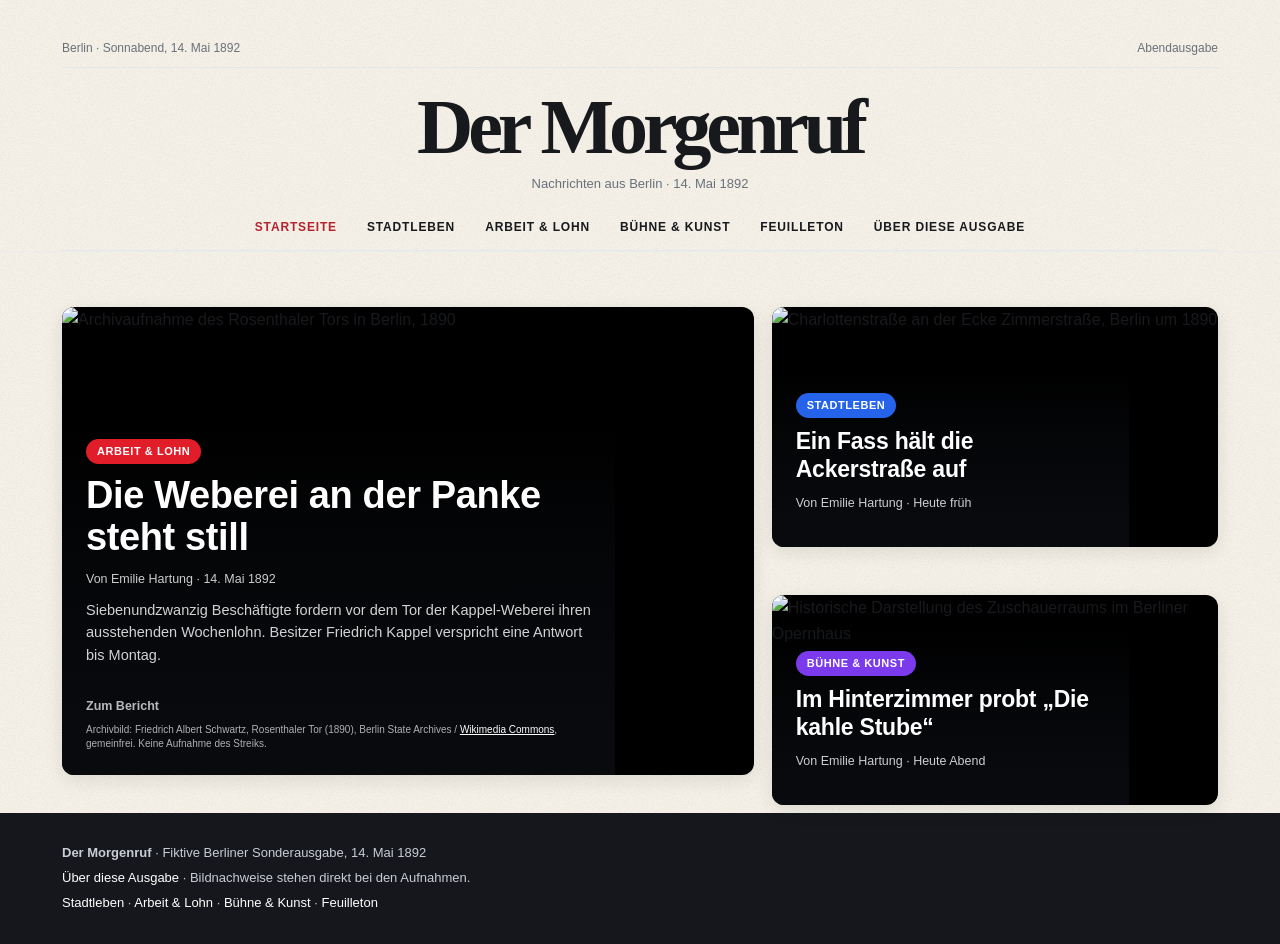
==== index.html @ 2d0aafe5 "Publish Der Morgenruf website Co-authored-by: Copilot <223556219+Copilot@users.noreply.github.com>" ====
<!doctype html>
<html lang="de">
<head>
  <meta charset="utf-8">
  <meta name="viewport" content="width=device-width, initial-scale=1">
  <meta name="description" content="Der Morgenruf: Nachrichten aus Berlin am 14. Mai 1892.">
  <meta name="theme-color" content="#ffffff">
  <title>Der Morgenruf — Nachrichten aus Berlin</title>
  <link rel="stylesheet" href="html/assets/css/vendor/bootstrap.min.css">
  <link rel="stylesheet" href="html/assets/fonts/font-awesome/font-awesome.min.css">
  <link rel="stylesheet" href="html/assets/css/style.css">
  <link rel="stylesheet" href="html/assets/css/technews-bs5.css">
  <link rel="stylesheet" href="html/assets/css/technews-modern.css">
  <link rel="stylesheet" href="news-layout.css">
</head>
<body>
  <header class="header_section_wrapper">
    <div class="container">
      <div class="news-topline"><span>Berlin · Sonnabend, 14. Mai 1892</span><span>Abendausgabe</span></div>
      <div class="news-masthead">
        <div>
          <a class="news-brand" href="index.html">Der Morgenruf</a>
          <p class="news-tagline">Nachrichten aus Berlin · 14. Mai 1892</p>
        </div>
      </div>
      <nav class="news-nav" aria-label="Hauptnavigation">
        <a href="index.html" aria-current="page">Startseite</a>
        <a href="stadtleben.html">Stadtleben</a>
        <a href="soziale-frage.html">Arbeit &amp; Lohn</a>
        <a href="theater-kunst.html">Bühne &amp; Kunst</a>
        <a href="feuilleton.html">Feuilleton</a>
        <a href="about.html">Über diese Ausgabe</a>
      </nav>
    </div>
  </header>

  <main>
    <section class="feature_news_section" aria-label="Schlagzeilen">
      <div class="container">
        <div class="row">
          <div class="col-md-7">
            <article class="feature_article_wrapper">
              <div class="feature_article_img">
                <a class="feature-image-link" href="soziale-frage.html" aria-label="Zum Artikel: Die Weberei an der Panke steht still">
                  <img class="img-fluid" src="https://thumb.wikimedia.org/wikipedia/commons/thumb/a/a7/Platz_am_Rosenthaler_Tor%2C_Berlin_1890.jpg/1280px-Platz_am_Rosenthaler_Tor%2C_Berlin_1890.jpg" alt="Archivaufnahme des Rosenthaler Tors in Berlin, 1890" width="4497" height="2837" fetchpriority="high">
                </a>
              </div>
              <div class="feature_article_inner">
                <span class="tag_lg red"><a href="soziale-frage.html">Arbeit &amp; Lohn</a></span>
                <div class="feature_article_title"><h1><a href="soziale-frage.html">Die Weberei an der Panke steht still</a></h1></div>
                <div class="feature_article_date">Von Emilie Hartung · 14. Mai 1892</div>
                <div class="feature_article_content">Siebenundzwanzig Beschäftigte fordern vor dem Tor der Kappel-Weberei ihren ausstehenden Wochenlohn. Besitzer Friedrich Kappel verspricht eine Antwort bis Montag.</div>
                <div class="article_social"><span><a href="soziale-frage.html">Zum Bericht</a></span></div>
                <p class="news-image-credit">Archivbild: Friedrich Albert Schwartz, Rosenthaler Tor (1890), Berlin State Archives / <a href="https://commons.wikimedia.org/wiki/File:Platz_am_Rosenthaler_Tor,_Berlin_1890.jpg">Wikimedia Commons</a>, gemeinfrei. Keine Aufnahme des Streiks.</p>
              </div>
            </article>
          </div>
          <div class="col-md-5">
            <article class="feature_static_wrapper">
              <div class="feature_article_img">
                <a class="feature-image-link" href="stadtleben.html" aria-label="Zum Artikel: Ein Fass hält die Ackerstraße auf">
                  <img class="img-fluid" src="https://thumb.wikimedia.org/wikipedia/commons/thumb/e/e6/Charlottenstra%C3%9Fe%2C_Berlin_1890.jpg/1280px-Charlottenstra%C3%9Fe%2C_Berlin_1890.jpg" alt="Charlottenstraße an der Ecke Zimmerstraße, Berlin um 1890" width="4492" height="2922" loading="lazy">
                </a>
              </div>
              <div class="feature_article_inner">
                <span class="tag_lg blue"><a href="stadtleben.html">Stadtleben</a></span>
                <div class="feature_article_title"><h1><a href="stadtleben.html">Ein Fass hält die Ackerstraße auf</a></h1></div>
                <div class="feature_article_date">Von Emilie Hartung · Heute früh</div>
                <div class="feature_article_content">Ein Lehrjunge, eine Näherin und ein Schlosser lösen gemeinsam ein kleines Straßenchaos.</div>
              </div>
            </article>
          </div>
          <div class="col-md-5">
            <article class="feature_static_last_wrapper">
              <div class="feature_article_img">
                <a class="feature-image-link" href="theater-kunst.html" aria-label="Zum Artikel: Im Hinterzimmer probt Die kahle Stube">
                  <img class="img-fluid" src="https://thumb.wikimedia.org/wikipedia/commons/thumb/8/8e/Berlin_Opernhaus_1844_Zuschauerraum.jpg/960px-Berlin_Opernhaus_1844_Zuschauerraum.jpg" alt="Historische Darstellung des Zuschauerraums im Berliner Opernhaus" width="3434" height="2932" loading="lazy">
                </a>
              </div>
              <div class="feature_article_inner">
                <span class="tag_lg purple"><a href="theater-kunst.html">Bühne &amp; Kunst</a></span>
                <div class="feature_article_title"><h1><a href="theater-kunst.html">Im Hinterzimmer probt „Die kahle Stube“</a></h1></div>
                <div class="feature_article_date">Von Emilie Hartung · Heute Abend</div>
                <div class="feature_article_content">Johanna Rabe verlangt, dass die Näherin im neuen Stück ihren eigenen Schluss sprechen darf.</div>
              </div>
            </article>
          </div>
        </div>
      </div>
    </section>
  </main>

  <footer class="site-footer">
    <div class="container">
      <p><strong>Der Morgenruf</strong> · Fiktive Berliner Sonderausgabe, 14. Mai 1892</p>
      <p><a href="about.html">Über diese Ausgabe</a> · Bildnachweise stehen direkt bei den Aufnahmen.</p>
      <p><a href="stadtleben.html">Stadtleben</a> · <a href="soziale-frage.html">Arbeit &amp; Lohn</a> · <a href="theater-kunst.html">Bühne &amp; Kunst</a> · <a href="feuilleton.html">Feuilleton</a></p>
    </div>
  </footer>
</body>
</html>
---- html/assets/css/style.css ----
/*
/*
Template Name: Tech News
Description: HTML5 / CSS3 One Page
Version: 1.0
Author: uiCookies.com
*/


/*------------------------------------------------------------------
[Table of contents]

1. Header
    - left
           - date
           - year
        - middle
       - logo	
        - right
           - share
           - language dropdown


           

    font-family: 'PT Serif', serif;

    font-family: 'Bangers', cursive;

    font-family: 'Vidaloka', serif;

    font-family: 'Limelight', cursive;


           
# [Color codes]

# Body  (text): #888
# Heading Color #0E1555
# Theme Color (link color) #FD367E
# Mid grey (sub header) #666666
# -------------------------------------------------------------------*/

body {
    font-family: 'Roboto', serif;
    font-size: 13px;
    line-height: 21px;
    color: #7d7d7d;
    background: #ffffff;
}


/* --------------------------------------
 * Global Typography
 *------------------------------------------*/

h1,
h2,
h3,
h4,
h5,
h6 {
    font-family: 'Roboto', serif;
    color: #000;
    margin-top: 10px;
    margin-bottom: 10px;
}

h1 {
    font-size: 1.7em;
    line-height: 1.3em;
    font-weight: 500;
}

h2 {
    font-size: 20px;
    line-height: 26px;
    font-weight: 700;
}

h3 {
    font-size: 14px;
    line-height: 18px;
    font-weight: 500;
}

h4 {
    font-size: 1.7em;
    line-height: 1.7em;
    font-weight: 500;
}

h5 {
    font-size: 20px;
    line-height: 25px;
    font-weight: 400;
}

h6 {
    font-size: 15px;
    line-height: 17px;
    font-weight: normal;
}


/* --------------------------------------
 * LINK STYLE
 *------------------------------------------*/

a {
    color              : #010101;
    text-decoration    : none;
    -webkit-transition : all 0.3s ease 0s;
    -moz-transition    : all 0.3s ease 0s;
    -o-transition      : all 0.3s ease 0s;
    transition         : all 0.3s ease 0s;
}

a,
a:active,
a:focus,
a:active {
    text-decoration : none;
    outline         : none
}

a:hover,
a:focus {
    color: #58c4dc;
    text-decoration: none;
}

ul {
    margin: 0;
    padding: 0;
    list-style: none;
}


/* --------------------
   Section Background
   -------------------*/

.gray-bg {
    background-color: #f0f1f3;
    padding: 80px 0;
}

.white-bg {
    background-color: #fff;
}


/* --------------------
 *  main Wrapper
 * -------------------*/

.m16 {
    margin-top: 16px;
}

.m30 {
    margin-top: 30px;
}

section {
    margin-top: 30px;
}

.subscribe_section{
    padding: 30px;
}
/* --------------------
   Breadcrumb Section
   -------------------*/

.breadcrumb{
    background-color: #fff;
    text-transform: uppercase;
}
.breadcrumb > li a{
    color: #ccc;
}
.breadcrumb > li + li:before{
    content: "\00BB";
    font-size: 18px;   
}
.breadcrumb > .active{
    color: #ccc;
}

/* --------------------
   Header Section
   -------------------*/

.header_section_wrapper{
    margin: 0 !important;
    padding-top: 30px;
}

.header-section .logo {
    text-align: center;
    margin: 0 auto;
}

.header-section .left_section {
    text-transform: uppercase;
    font-size: 12px;
    letter-spacing: 0.8px;
}

.header-section .date {
    border-bottom: 1px solid #000;
    padding-bottom: 15px;
}

.header-section .time {
    border-bottom: 1px solid #f4f4f4;
    padding-bottom: 15px;
}

.header-section .social {
    margin-top: 20px;
}

.header-section .social i {
    width: 35px;
    height: 35px;
    line-height: 35px;
    cursor: pointer;
}
.header-section .social i::first-child{
    color: #eee;
}

.right_section .nav {
    float: right;
}

.right_section .lang i {
    margin-left: 5px;
}

.right_section .btn {
    border: none;
    text-transform: uppercase;
    font-size: 12px;
    padding: 3px 10px 15px;
}

.right_section .navbar-nav > li:first-child a:after {
    content: " /";
    margin-left: 5px;
}

.right_section .navbar-nav > li:last-child {
    border-bottom: 1px solid #000;
}

.right_section .navbar-nav > li > a {
    padding: 0 6px 15px;
    text-transform: uppercase;
    letter-spacing: 0.8px;
    color: #7d7d7d;
    font-size: 12px;
    border-bottom: 1px solid #eee;
}

.right_section .nav-cta {
    float: right;
    top: 45px;
    left: 171px;
    position: relative;
    -webkit-transition: all .3s ease-in-out;
    -moz-transition: all .3s ease-in-out;
    transition: all .3s ease-in-out;
    border-bottom: 1px solid #eee;
}

.right_section .nav-cta > li > a {
    display: inline-block;
    color: #333;
    width: 20px;
    height: 34px;
    line-height: 34px;
    text-align: center;
}

.right_section .dropdown-menu {
    left: auto;
    right: 0;
}

.right_section .head-search {
    width: 370px;
}

.right_section .head-search {
    padding: 8px;
}

.right_section .form-control {
    height: 40px;
}

.head-search .btn {
    padding: 11px 20px;
}

.right_section .navbar-nav > li > a:hover,
.right_section .btn:hover {
    color: #3a71b4;
    background-color: #fff;
}

.right_section .lang .dropdown-menu {
    padding: 2px 0;
    margin: 18px 0 0;
    min-width: 50%;
}

.search-menu .search-button {
    margin-top: 10px;
    padding-bottom: 5px;
    color: #000;
    float: right;
    border-bottom: 1px solid #a1a1a1;
}

.search-menu .form-group {
    margin-bottom: 0;
}

.search-menu .input-group .form-control {
    width: 90%;
}

@media screen and (max-width: 768px) {
    .header-section {
        text-align: center;
    }
    .header-section .logo {
        margin-top: 30px;
    }
    .right-menu .navbar-nav li {
        float: left;
        margin: 0 auto;
    }
    .header-section .right_section {
        display: inline-flex;
        position: relative;
        text-align: center;
        margin: 0 auto;
    }
    .header-section .top_menu {
        float: none;
    }
    .header-section .top_menu li {
        float: left;
    }
    .overlay.active {
        background-color: rgba(34, 62, 125, 0.91) !important;
    }
    .header-section .btn {
        margin-top: 19px;
        height: 42px;
    }
    .right-menu .nav {
        float: left;
        margin-top: 20px;
    }
}


/*-----------------------------
 NAVIGATION STYLE
--------------------------------*/


/*Navigation*/

.navigation-section i {
    margin-left: 5px;
}

.navigation-section .navbar-default {
    border-top: 1px solid #000;
    border-bottom: 2px solid #000;
    margin-top: 50px;
    background: transparent;
    border-radius: 0;
}

@media screen and (max-width: 768px) {
    .navbar-collapse.collapse {
        display: none !important;
    }
    .navigation-section .navbar-default {
        border: none;
        margin: 0;
        display: inline;
        padding: 0;
    }
}

@media (min-width: 768px) {
    .navigation-section .navbar-nav {
        margin: 0 18%;
    }
    .navbar-default {
        background-color: #fff;
        padding: 5px 0;
        border-color: transparent;
        -webkit-transition: all .5s ease-in-out;
        -moz-transition: all .5s ease-in-out;
        transition: all .5s ease-in-out;
    }
    .navbar-right .dropdown-menu {
        right: auto;
    }
}

.navbar-default {
    margin-bottom: 0;
}

.navbar-brand {
    padding-top: 0;
    padding-bottom: 0;
    height: 40px;
}

.navbar-default .navbar-nav > li {
    margin-right: 17px;
}

.navbar-default .navbar-nav > li:last-child {
    margin-right: 0px;
}

.navbar-default .navbar-nav > li > a {
    color: #000;
    padding: 8px 17px;
    text-transform: uppercase;
    font-weight: bold;
}

.navbar-default .navbar-nav > .active > a,
.navbar-default .navbar-nav > .active > a:focus,
.navbar-default .navbar-nav > .active > a:hover {
    background-color: transparent;
}

.navbar-default .navbar-nav > li > a:focus,
.navbar-default .navbar-nav > li > a:hover {
    color: #000;
}


/*Dropdown Menu*/

.dropdown-menu {
    display: inherit;
    top: 80% !important;
    padding: 0;
    font-size: 13px;
    opacity: 0;
    visibility: hidden;
    border-radius: 0;
    box-shadow: 0px 0px 0px #fff;
    -webkit-transition: all 0.3s ease 0s;
    -moz-transition: all 0.3s ease 0s;
    -o-transition: all 0.3s ease 0s;
    transition: all 0.3s ease 0s;
    -webkit-transform: translateY(50px);
    -moz-transform: translateY(50px);
    transform: translateY(50px);
}

.dropdown:hover .dropdown-menu {
    display: block;
    margin-top: 28px !important;
    opacity: 1;
    visibility: visible;
    -webkit-transform: translateY(0);
    -moz-transform: translateY(0);
    transform: translateY(0);
}

.dropdown-menu::before {
    top: -30px;
    content: "";
    position: absolute;
    width: 100%;
    height: 30px;
    display: block;
}

.dropdown-header {
    font-size: 13px;
    line-height: 30px;
    font-weight: 800;
    color: #000;
    text-transform: uppercase;
}

.navigation-section .dropdown-menu li a {
    display: block;
    font-size: 13px;
    line-height: 30px;
    color: #000;
    padding: 3px 20px;
}

.dropdown-menu li a:hover {
    color: #31aae2;
    background-color: #f5f5f5;
    padding-left: 25px;
}

.dropdown-menu > .active > a,
.dropdown-menu > .active > a:focus,
.dropdown-menu > .active > a:hover {
    color: #31aae2;
    background-color: #f5f5f5;
    padding-left: 25px;
}

.navbar-default .navbar-nav > .open > a,
.navbar-default .navbar-nav > .open > a:focus,
.navbar-default .navbar-nav > .open > a:hover {
    color: #000000;
    background-color: transparent;
}


/*Mega Menu*/

.m-menu .nav,
.m-menu .collapse,
.m-menu .dropup,
.m-menu .dropdown {
    position: static;
}

.m-menu .container {
    position: relative;
}

.m-menu .dropdown-menu {
    left: auto;
}

.m-menu .m-menu-content {}

.m-menu .dropdown.m-menu-fw .dropdown-menu {
    left: 0;
    right: 30px;
}

.m-menu-content ul {
    border-right: 1px solid #f5f5f5;
    padding: 20px;
}

.m-menu-content ul:last-of-type {
    border-right: 0;
}

@media (max-width: 768px) {
    .navbar-toggle {
        display: block;
    }
}

.navigation-section .navbar-header {
    position: absolute;
    bottom: 285px;
    left: 0px;
    background: #333;
}

.navbar-toggle {
    margin: 0;
    border: 0;
    border-radius: 0;
}

.navbar-default .navbar-toggle:focus,
.navbar-default .navbar-toggle:hover {
    background-color: transparent;
}

.navbar-toggle .icon-bar {
    width: 14px;
    height: 3px;
}

.navbar-default .navbar-toggle .icon-bar {
    background-color: #ffffff;
}

.navbar-toggle .icon-bar + .icon-bar {
    margin-top: 2px;
}


/*uc-mobile-menu*/

.uc-mobile-menu {}

.uc-mobile-menu-container > div {
    visibility: hidden;
}

#menu {
    margin: 50px 40px;
}

#menu > li {
    text-transform: uppercase;
}

#menu > li:last-child {
    border-bottom: 0;
}

#menu > li ul li {
    margin-left: 0;
    color: #999999;
}

#menu li a {
    display: block;
    text-decoration: none;
    color: #777777;
    padding: 10px 0;
    font-size: 16px;
    border-bottom: 1px dotted #444;
}

#menu li a:hover,
#menu li.active a {
    color: #ffffff;
}


/*Mobile Menu Close*/

.uc-mobile-menu .close {
    position: absolute;
    right: 0;
    top: 0;
    color: #ffffff;
    text-shadow: none;
    filter: alpha(opacity=50);
    opacity: .5;
    width: 44px;
    height: 44px;
    -webkit-transition: all 0.3s ease 0s;
    -moz-transition: all 0.3s ease 0s;
    -o-transition: all 0.3s ease 0s;
    transition: all 0.3s ease 0s;
}

.uc-mobile-menu .close:hover {
    opacity: 1;
}


/* ---------------------------------------------- /*
 * Rating style
/* ---------------------------------------------- */

.rating {
    font-size: 12px;
    margin-top: 1px;
}

.rating i {
    display: inline-block;
    position: relative;
    width: 1.1em;
    color: transparent;
    cursor: pointer;
    color: #ffd62c;
}


/* ---------------------------------------------- /*
 * Feature Tech News
/* ---------------------------------------------- */

.feature_static_last_wrapper {
    margin-top: 30px;
}

.feature_article_inner {
    background: #fff;
    position: absolute;
    bottom: 0;
    padding: 15px 30px;
    left: 10%;
    width: 80%;
}

.feature_article_content {
    margin-top: 10px;
    font-size: 15px;
}

.feature_article_date {
    margin-top: 10px;
}
.article_wrapper{
    margin-bottom: 30px;   
}

@media screen and (max-width: 768px) {
    .feature_article_title h1 {
        font-size: 15px;
        line-height: 18px;
    }
    .feature_article_date,
    .feature_article_content {
        font-size: 10px;
        line-height: 13px;
    }
    .feature_article_date {
        margin-top: 5px;
    }
    .feature_news_section .feature_news_item {
        margin-bottom: 30px;
    }
    .feature_news_section .feature_article_body {
        width: 85%;
    }
    .feature_article_inner {
        padding: 0 20px 5px;
    }
    .feature_article_wrapper {
        margin-bottom: 30px;
    }
}


/* ---------------------------------------------- /*
 * Owl Carousel Slider for Blog
/* ---------------------------------------------- */

#feature-news-carousel .item img {
    display: block;
    width: 100%;
    height: auto;
}
.right_category_image{
    margin-left: -30px;
}
.carousel-control.left,
.carousel-control.right {
    background-image: none;
}

.carousel-control .fa-chevron-left,
.carousel-control .fa-chevron-right,
.carousel-control .icon-prev {
    margin-left: -10px;
}

.carousel-control .fa-chevron-left,
.carousel-control .fa-chevron-right,
.carousel-control .icon-next,
.carousel-control .icon-prev {
    width           : 30px;
    height          : 30px;
    font-size       : 30px;
}

.carousel-control .fa-chevron-left,
.carousel-control .icon-prev {
    left            : 50%;
    margin-left     : -10px;
}

.carousel-control .fa-chevron-left,
.carousel-control .fa-chevron-right,
.carousel-control .icon-next,
.carousel-control .icon-prev {
    position        : absolute;
    top             : 50%;
    z-index         : 5;
    display         : inline-block;
    margin-top      : -10px;
}

@media screen and (max-width: 768px) {
    .right_category_image{
        margin-left: 0px;
    }
}

/* ---------------------------------------------- /*
 * Category Tech News
/* ---------------------------------------------- */

.article_title {
    background-color: #fff;
    z-index         : 3;
}

.article_title:after {
    position        : relative;
    display         : inline-block;
    bottom          : 35px;
    left            : 25%;
    content         : " ";
    width           : 75%;
    border-top      : 2px solid #eee;
    z-index         : 1;
}

.header_purple h2:after {
    display         : table;
    position        : relative;
    left            : 100px;
    bottom          : 10px;
    height          : 2px;
    content         : " ";
    text-shadow     : none;
    width           : 15%;
    background-color: #5f35ac;
    z-index         : 2;
}

.header_pink h2:after {
    display         : table;
    position        : relative;
    left            : 100px;
    bottom          : 10px;
    height          : 2px;
    content         : " ";
    text-shadow     : none;
    width           : 15%;
    background-color: #ea6060;
    z-index         : 2;
}

.header_blue h2:after {
    display         : table;
    position        : relative;
    left            : 100px;
    bottom          : 10px;
    height          : 2px;
    content         : " ";
    text-shadow     : none;
    width           : 15%;
    background-color: #2196F3;
    z-index         : 2;
}

.header_black h2:after {
    display         : table;
    position        : relative;
    left            : 100px;
    bottom          : 10px;
    height          : 2px;
    content         : " ";
    text-shadow     : none;
    width           : 15%;
    background-color: #000;
    z-index         : 2;
}

.header_orange h2:after {
    display         : table;
    position        : relative;
    left            : 100px;
    bottom          : 10px;
    height          : 2px;
    content         : " ";
    text-shadow     : none;
    width           : 15%;
    background-color: #ff8400;
    z-index         : 2;
}

.category_article_body {
    position        : relative;
    bottom          : 0;
    left            : 0;
    right           : 0;
}
.category_article_list{
    margin-top: 30px;
}
.category_article_wrapper {
    margin-bottom   : 50px;
}

.category_article_image,
.top_article_img {
    margin-bottom   : 15px;
}

.category_article_wrapper .media-heading {
    margin-top      : 5px;
}

.media_social {
    margin-top      : 15px;
    color           : #000;
}

.media_social i {
    margin-right    : 10px;
    color           : #fff;
    width           : 15px;
    height          : 15px;
    line-height     : 15px;
    font-size       : 10px;
    text-align      : center;
    background-color: #a5a5a5;
}

.media_social span {
    color           : #a5a5a5;
    margin-right    : 10px;
    font-size       : 11px;
}

.media_social a {
    font-weight     : bold;
}

.category_article_content {
    margin-top      : 20px;
    font-size       : 15px;
}

.category_article_date:after {
    position        : absolute;
    margin          : 0;
    height          : 1px;
    right           : 25px;
    bottom          : 62%;
    content         : " ";
    width           : 50%;
    background-color: #eee;
}

@media screen and (max-width: 768px) {
    .top_article_img {
        margin-top  : 15px;
    }
    .category_article_date:after {
        position    : relative;
        display     : inline-table;
        left        : 5px;
        bottom      : 3px;
        width       : 40%;
    }
}

.category_article_wrapper .blockquote {
    display         : block;
    background      : #efecec;
    padding         : 25px 0px 25px 45px;
    box-shadow      : none;
    margin-bottom   : 15px;
    position        : relative;
    font-size       : 16px;
    line-height     : 1.2;
    color           : #666;
    width           : 100%;
    float           : left;
    border          : none
}

.category_section {
    margin-top: 20px;
}

.category_article_star {
    margin-bottom: 10px;
    margin-top: 10px;
}

.related_news,.readers_comment,.entity_comments{
     margin-top: 50px;
}
.related_news .media{
    margin-top: 30px;
}

.entity_rating{
    font-size: 13px;
    margin-top: 15px;
}
.entity_rating i{
    display: inline-block;
    position: relative;
    width: 1.1em;
    cursor: pointer;
    color: #000;
}

.entity_social {
    margin-bottom: 30px;
}
.entity_social i{
    padding: 5px;
    margin-top: 15px;
    margin-right: 5px;
    color: #fff;
    font-size: 10px;
    background-color: #a5a5a5;
}
.entity_social a {
    margin-right: 5px;
    font-size: 12px;
    color: #000;
}

.entity_social .share_ic {
    color: #7d7d7d;
    font-weight: normal;
}

.entity_social .fa-facebook {
    background-color: #316ab1;
}

.entity_social .fa-twitter {
    background-color: #249db1;
}

.entity_social .fa-ge {
    background-color: #f7a1c5;
}

.entity_social .fa-google-plus {
    background-color: #ea5f5f;
}

.entity_social .fa-rss {
    background-color: #fd9b00;
}

.entity_social .arrow {
    font-size: 22px;
    font-weight: 600;
    color: #000;
}

.entity_content{
    margin-top: 30px;
    margin-bottom: 30px;
}

.entity_content blockquote {
    display: block;
    padding: 15px 20px 15px 45px;
    margin: 0px 20px 15px 0px;
    position: relative;
    font-size: 25px;
    line-height: 32px;
    color: #666;
    width: 34%;
    border: none ;
    -moz-box-shadow: 2px 2px 15px #ccc;
    -webkit-box-shadow: 2px 2px 15px #ccc;
    box-shadow: 2px 2px 15px #ccc;
}

.entity_content blockquote::before {
    content: "\201C";
    font-family: Georgia, serif;
    font-size: 60px;
    font-weight: bold;
    color: #999;
    position: absolute;
    left: 10px;
    top: 20px;
}

.entity_content blockquote::after {
    content: "";
}

.entity_content blockquote a {
    text-decoration: none;
    background: #eee;
    cursor: pointer;
    padding: 0 3px;
    color: #c76c0c;
}

.entity_content blockquote a:hover {
    color: #666;
}

.entity_content blockquote em {
    font-style: italic;
}

.entity_inner__title {
    background-color: #fff;
    z-index         : 3;
}

.entity_inner__title:after {
    position        : relative;
    display         : inline-block;
    bottom          : 35px;
    left            : 35%;
    content         : " ";
    width           : 65%;
    border-top      : 2px solid #eee;
    z-index         : 1;
}
.entity_inner__title h2:after{
    left: 180px;
}
.entity_vote {
    padding: 10px 0 0;
    text-align: right;
}

.entity_vote i {
    width: 20px;
    height: 20px;
    line-height: 20px;
    background: #ebebeb;
    text-align: center;
    color: #747474;
}

.entity_vote .reply_ic {
    padding: 3px 5px;
    vertical-align: top;
    color: #fff;
    font-size: 12px;
    background-color: rgb(58, 200, 222);
}

.entity_footer {
    border-top: 1px solid #e1e1e1;
    border-bottom: 1px solid #e1e1e1;
    padding-top: 10px;
    padding-bottom: 35px;
}

.entity_footer .entity_tag span{
    float: left;
    border: 1px solid #e1e1e1;
    padding-top: 0px;
    padding-bottom: 0px;
    padding-left: 15px;
    padding-right: 15px;
    margin-right: 5px;
    text-transform: uppercase;
}
.entity_footer .entity_tag a{
    color: #7d7d7d;
}
.entity_footer .entity_tag a:hover,.entity_footer .entity_tag a:focus{
    color: #58c4dc;
}

.entity_footer .entity_social {
    float: right;
    margin-bottom: 0;
}
.entity_footer .entity_social i{
    margin-top: 0;
}

.readers_comment .media {
    padding: 15px 0 0;
    border-top: 1px solid #e5e5e5;
    margin-bottom: 15px;
}

/* ---------------------------------------------- /*
 * Social Style
/* ---------------------------------------------- */

.article_social {
    margin-top: 30px;
    color: #000;
}

.article_social i {
    padding: 5px;
    margin-right: 5px;
    color: #fff;
    font-size: 10px;
    background-color: #a5a5a5;
}

.article_social span {
    color: #a5a5a5;
    margin-right: 10px;
}

.article_social a {
    margin-right: 5px;
    font-weight: bold;
}

.article_social .reply_ic {
    padding: 4px;
    margin-right: 5px;
    color: #fff;
    font-size: 10px;
    text-align: center;
    width: 22px;
    background-color: #a5a5a5;
}

@media screen and (max-width: 768px) {
    .article_social{
        margin-top: 10px;
    }
    .article_social span{
        font-size: 11px;
    }
}

/* ---------------------------------------------- /*
 * Readers Comment Section
/* ---------------------------------------------- */

.readers_comment .form-control {
    border-radius: 0;
    padding: 20px;
}

.readers_comment .btn {
    border-radius: 0;
    padding: 9px 30px;
}

.readers_comment.form_section {
    width: 50%;
}

.readers_comment .form_group {
    margin-bottom: 15px;
}

.readers_comment .media:first-child {
    border-radius: 0;
    border: none;
}

.readers_comment .media {
    border-top: 1px solid #ddd;
    padding-top: 20px;
}


/* ---------------------------------------------- /*
 * Video Section
/* ---------------------------------------------- */

.video_section .well {
    padding: 50px;
    border-radius: 0;
    border: none;
    background-color: rgba(239, 239, 239, 0.69);
}

.video_section .embed-responsive-4by3 {
    padding-bottom: 55%;
}

.category_article_wrapper .embed-responsive-4by3 {
    padding-bottom: 40%;
    margin-bottom: 0;
}

.embed-responsive-4by3 {
    padding-bottom: 35%;
}

/* ---------------------------------------------- /*
 * Subscribe Style
/* ---------------------------------------------- */

.subscribe_section .form-horizontal .form-group-lg .control-label{
    padding-top: 0;
}
.subscribe_section h1 {
    text-transform: uppercase;
}

.subscribe_section .btn {
    border-radius: 0;
    padding: 8px 20px;
    text-transform: uppercase;
}

/* ---------------------------------------------- /*
 * Sidebar Style
/* ---------------------------------------------- */

.widget {
    position: relative;
    display: block;
    margin-bottom: 30px;
}

.widget_title {
    background-color: #fff;
    z-index: 3;
}

.widget_title:after {
    position: relative;
    display: inline-block;
    bottom: 35px;
    left: 52%;
    content: " ";
    width: 50%;
    border-top: 2px solid #eee;
    z-index: 1;
}

.widget_black h2:after {
    display: table;
    position: relative;
    left: 45%;
    bottom: 10px;
    height: 2px;
    content: " ";
    text-shadow: none;
    width: 15%;
    background-color: #000;
    z-index: 2;
}

.widget i:hover {
    color: #f7510f;
    cursor: pointer;
}

.widget_adv {
    text-align: center;
    margin: 30px;
}

.widget_advertisement {
    text-align: center;
    margin: 30px 0;
}

.widget_body img {
    float: left;
    position: relative;
    margin-right: 25px;
}

.widget .add_img {
    display: inline-block;
    padding: 12px 12px;
}

.widget .media {
    margin-top: 0;
    margin-bottom: 30px;
}

.widget .media-heading {
    margin-bottom: 5px;
    font-size: 15px;
    line-height: 18px;
}

.widget .media-date {
    color: #b2b0b0;
}

.widget_article_social {
    color: #a5a5a5;
    margin-top: 15px;
}

.widget_article_social i {
    padding: 5px;
    margin-right: 5px;
    color: #fff;
    font-size: 10px;
    background-color: #a5a5a5;
}

.widget_article_social span {
    margin-right: 10px;
}

.widget_article_social a {
    font-weight: bold;
}

.widget_img {
    text-align: center;
    margin: 0 auto;
}

.widget .adv_img {
    display: inline-block;
}

.widget_body .btn {
    border-radius: 0;
}

.widget hr {
    border-color: #e0e0e0;
}

.widget-title hr {
    border-width: 4px;
    margin-bottom: 0;
}

.widget-title hr:before {
    width: 80px;
    background-color: #ddd;
    display: block;
    height: 4px;
    position: relative;
    content: "";
    top: -4px;
}
.widget_divider {
    display: inline-block;
    vertical-align: baseline;
    zoom: 1;
    width: 98%;
    position: relative;
    text-align: right;
    text-transform: uppercase;
    font-size: 11px;
}

.widget_divider::after {
    content: '';
    display: block;
    width: 75%;
    left: 0;
    text-align: right;
    position: absolute;
    top: 12px;
    border-top: 1px solid #f1f1f1;
}

/* ---------------------------------------------- /*
 * Divider Style
/* ---------------------------------------------- */

.divider {
    display: inline-block;
    vertical-align: baseline;
    zoom: 1;
    width: 98%;
    position: relative;
    text-align: right;
    text-transform: uppercase;
    font-size: 11px;
}

.divider::after {
    content: '';
    display: block;
    width: 87%;
    left: 0;
    text-align: right;
    position: absolute;
    top: 1em;
    border-top: 1px solid #f1f1f1;
}

.tag {
    padding: 3px 5px;
    font-size: 11px;
}

.tag a,.tag_lg a {
    color: #fff;
}

.tag_lg {
    padding: 3px 8px;
    left: 5%;
    text-transform: uppercase;
    bottom: 100%;
    position: absolute;
    display: inline-block;
}

@media screen and (max-width: 768px) {
    .tag_lg {
        font-size: 12px;
        padding: 3px 8px;
    }

    .media-body .tag {
        margin-top: 0px;
        padding: 1px 5px;
        display: inline-table;
    }
}

.red-color {
    color: #f72300;
}

.red {
    background-color: #f72300;
    color: #fff;
}

.green {
    background-color: #aac648;
    color: #fff;
}

.blue {
    background-color: #2196F3;
    color: #fff;
}

.pink {
    background-color: #ea6060;
    color: #fff;
}

.black {
    background-color: #000000;
    color: #fff;
}

.orange {
    background-color: #ff8400;
    color: #fff;
}

.purple {
    background-color: #5f35ac;
    color: #fff;
}


/*------------------------------------------------
 pagination style
-----------------------------------------------*/

.pagination_section {
    border-top: 1px solid #eee;
    border-bottom: 1px solid #eee;
    margin-top: 30px;
    margin-bottom: 30px;
}

.pagination > li:first-child > a,
.pagination > li:first-child > span {
    border-radius: 0;
}

.pagination > li:last-child > a,
.pagination > li:last-child > span {
    border-radius: 0;
}

.pagination > li > a,
.pagination > li > span {
    color: #101010;
    background-color: #eee;
    border-radius: 0;
    margin-right: 4px;
}

.pagination > li > a:focus,
.pagination > li > a:active {
    background-color: #e25b5b;
}


/*------------------------------------------------
 footer-top style
-----------------------------------------------*/

.footer_section{
    padding: 30px;
}
.footer-top {
    border-top: 2px solid #000;
    margin-top: 0;
}
.footer-top hr{
    margin-top: 0px; 
    margin-bottom: 30px;
}

.footer-top ul li a {
    font-size: 13px;
    padding: 2px 2px 2px 0;
}

.footer-top ul li > a:focus,
.footer-top ul li > a:hover {
    text-decoration: underline;
}

.footer-top .media{
    margin-top: 0px;
    margin-bottom: 15px;
}
.footer-logo img {
    margin-bottom: 10px;
}

.footer-top i {
    color: #000;
    cursor: pointer;
}

.footer-top i:hover {
    color: #f7510f;
    cursor: pointer;
}

.footer-top h4 {
    color: #888;
    margin-bottom: 1.5em;
}

.footer_section .widget_photos img {
    border: none;
    padding: 1px;
}
.footer_widget_title h3 {
    text-transform: uppercase;
    color: #2c9eb0;
    font-weight: 600;
}

.footer_widget_title:after {
    position: relative;
    display: inline-block;
    bottom: 35px;
    left: 58%;
    content: " ";
    width: 40%;
    border-top: 2px solid #eee;
    z-index: 1;
}

.footer_widget_title h3:after {
    display: table;
    position: relative;
    left: 115px;
    bottom: 10px;
    height: 2px;
    content: " ";
    text-shadow: none;
    width: 15%;
    background-color: #2c9eb0;
    z-index: 2;
}


/*------------------------------------------------
 footer bottom style
-----------------------------------------------*/

.footer_bottom_Section {
    border-top: 2px solid #000;
    padding: 30px 0;
    text-transform: uppercase;
    text-align: center;
    margin-top: 30px;
}

.footer_bottom_Section p {
    font-weight: bold;
    text-shadow: #000;
    color: #000;
}
.footer_bottom_Section .social i {
    width: 30px;
    height: 30px;
    line-height: 30px;
    margin-right: 10px;
    cursor: pointer;
    color: #000;
}
.footer_widget_title {
    background-color: #fff;
    z-index: 3;
}

/* ---------------------------------------------- /*
 * Preloader
/* ---------------------------------------------- */

#preloader {
    bottom: 0;
    left: 0;
    position: fixed;
    right: 0;
    top: 0;
    z-index: 9999;
}


/* ---------------------------------------------- /*
 * Scroll Top Wrapper
/* ---------------------------------------------- */

.crunchify-top {
    display: none;
    position: fixed;
    bottom: 40px;
    right: 15px;
    width: 30px;
    height: 30px;
    line-height: 30px;
    background-color: rgb(58, 200, 222);
    text-decoration: none;
    border-radius: 4px;
    color: #fff;
    font-size: 20px;
    text-align: center;
    cursor: pointer;
    z-index: 333;
}

.crunchify-top:hover {
    background-color: rgb(49, 160, 177);
    color: #fff;
}
---- html/assets/css/technews-bs5.css ----
/* TechNews — Bootstrap 5 adjustments (after style.css) */
/* Mobile nav is now the Bootstrap 5 collapse navbar; the old slide-in menu is retired */
.uc-mobile-menu { display: none !important; }
.crunchify-top { display: none; }
/* keep the desktop nav bar horizontal (navbar-expand-lg handles lg+) */

/* Click-to-play YouTube facade — no iframe on load (keeps the demo CSP-clean;
   the real video is injected on click, which plays in the downloaded template). */
.yt-facade { position: absolute; inset: 0; width: 100%; height: 100%; border: 0; cursor: pointer;
  background: #161616 linear-gradient(180deg, #2b2b2b, #101010); display: flex; align-items: center; justify-content: center; }
.yt-facade .yt-play { width: 62px; height: 44px; background: #f00; border-radius: 11px; position: relative; box-shadow: 0 3px 10px rgba(0,0,0,.45); transition: background .2s; }
.yt-facade:hover .yt-play { background: #d00; }
.yt-facade .yt-play::before { content: ""; position: absolute; top: 50%; left: 50%; transform: translate(-40%,-50%);
  border-style: solid; border-width: 11px 0 11px 18px; border-color: transparent transparent transparent #fff; }
---- html/assets/css/technews-modern.css ----
/* ============================================================
   TechNews — modern design layer (2026)
   A clean, contemporary news look over the existing markup.
   Loaded LAST so it wins. Keeps the layout simple.
   ============================================================ */

:root {
  --bg: #ffffff;
  --text: #16181d;
  --muted: #6b7280;
  --faint: #9aa1ac;
  --line: #ececf0;
  --line-strong: #dfe1e6;
  --accent: #e11d2a;                 /* news red */
  --link-hover: #b3111c;
  --radius: 12px;
  --radius-sm: 8px;
  --shadow: 0 1px 2px rgba(16,24,40,.05), 0 1px 3px rgba(16,24,40,.06);
  --shadow-hover: 0 14px 34px rgba(16,24,40,.12);
  --maxw: 1180px;
  --gap: 30px;
  --tag-red:#e11d2a; --tag-purple:#7c3aed; --tag-blue:#2563eb;
  --tag-orange:#ea580c; --tag-pink:#db2777; --tag-black:#16181d; --tag-green:#0f9d58;
}

/* ---------- base ---------- */
body {
  font-family: "Roboto", -apple-system, BlinkMacSystemFont, "Segoe UI", sans-serif;
  color: var(--text);
  background: var(--bg);
  font-size: 16px;
  line-height: 1.6;
  -webkit-font-smoothing: antialiased;
}
a { color: inherit; text-decoration: none; transition: color .15s ease; }
a:hover { color: var(--accent); }
img { max-width: 100%; height: auto; }
h1,h2,h3,h4 { font-family: inherit; font-weight: 700; letter-spacing: -.01em; line-height: 1.25; margin: 0; }
.container { max-width: var(--maxw); }

/* section rhythm */
.feature_news_section, .category_section, #footer_section { padding: 0; }
.category_section:not(.mobile):not(.tablet):not(.gadget):not(.camera):not(.design) { }
section, .category_section { margin-bottom: 8px; }

/* ---------- header ---------- */
.header_section_wrapper { border-bottom: 1px solid var(--line); }
.header-section { padding: 18px 0 10px; }
.left_section .date, .left_section p, .right_section .login, .right_section p { color: var(--muted); font-size: 12.5px; letter-spacing: .02em; }
.header-section .logo a, .logo.header-logo, .header-section h1 { letter-spacing: -.02em; }
.header_social a, .left_section .social a { color: var(--faint); margin-right: 14px; font-size: 15px; }
.header_social a:hover, .left_section .social a:hover { color: var(--accent); }

/* nav bar */
.navigation-section { border-top: 1px solid var(--line); border-bottom: 1px solid var(--line); }
.navbar.m-menu { padding: 0; }
.navbar-default .navbar-nav > li > a {
  color: var(--text) !important; font-weight: 600; font-size: 13px;
  letter-spacing: .06em; text-transform: uppercase; padding: 16px 16px !important;
  position: relative;
}
.navbar-default .navbar-nav > li > a:hover,
.navbar-default .navbar-nav > li.active > a { color: var(--accent) !important; }
.navbar-default .navbar-nav > li > a::after {
  content: ""; position: absolute; left: 16px; right: 16px; bottom: 0; height: 2px;
  background: var(--accent); transform: scaleX(0); transition: transform .18s ease;
}
.navbar-default .navbar-nav > li:hover > a::after,
.navbar-default .navbar-nav > li.active > a::after { transform: scaleX(1); }
.head-search .form-control { border-radius: 999px; border: 1px solid var(--line-strong); }
.nav-cta .btn-primary { background: var(--accent); border-color: var(--accent); border-radius: 999px; font-weight: 600; }

/* ---------- category tags / chips ---------- */
.tag, .tag_lg {
  display: inline-block; font-size: 11px; font-weight: 700; letter-spacing: .05em;
  text-transform: uppercase; color: #fff !important; padding: 4px 11px; border-radius: 999px;
  line-height: 1.5; margin-bottom: 10px;
}
.tag a, .tag_lg a { color: #fff !important; }
.tag.red, .tag_lg.red { background: var(--tag-red); }
.tag.purple, .tag_lg.purple { background: var(--tag-purple); }
.tag.blue, .tag_lg.blue { background: var(--tag-blue); }
.tag.orange, .tag_lg.orange { background: var(--tag-orange); }
.tag.pink, .tag_lg.pink { background: var(--tag-pink); }
.tag.black, .tag_lg.black { background: var(--tag-black); }
.tag.green, .tag_lg.green { background: var(--tag-green); }

/* ---------- meta + social ---------- */
.feature_article_date, .category_article_date, .widget_article_date { color: var(--faint); font-size: 12.5px; margin-bottom: 10px; }
.feature_article_date a, .category_article_date a { color: var(--muted); }
.feature_article_content, .category_article_content { color: var(--muted); font-size: 14.5px; line-height: 1.65; }
.article_social, .media_social, .widget_article_social span { color: var(--faint); font-size: 12.5px; }
.article_social span, .media_social span { margin-right: 16px; }
.article_social i, .media_social i { color: var(--faint); margin-right: 6px; }

/* ---------- FEATURED: clean CSS grid (fixes the col-md-7 + col-md-5 + col-md-5 = 17 overflow) ---------- */
@media (min-width: 768px) {
  .feature_news_section .row {
    display: grid;
    grid-template-columns: 1.7fr 1fr;
    grid-template-rows: 1fr 1fr;
    gap: var(--gap);
    margin: 0;
  }
  .feature_news_section .row > [class*="col-md-7"] { grid-row: 1 / span 2; grid-column: 1; }
  .feature_news_section .row > [class*="col-md-5"] { grid-column: 2; }
  .feature_news_section .row > [class*="col-md-"] { max-width: 100%; flex: none; width: auto; padding: 0; }
}
.feature_news_section { padding: 28px 0; }
.feature_article_wrapper, .feature_static_wrapper, .feature_static_last_wrapper {
  position: relative; height: 100%; border-radius: var(--radius); overflow: hidden;
  box-shadow: var(--shadow); background: #000;
}
.feature_article_img { height: 100%; }
.feature_article_img img { width: 100%; height: 100%; object-fit: cover; display: block; transition: transform .5s ease; }
.feature_article_wrapper:hover .feature_article_img img,
.feature_static_wrapper:hover .feature_article_img img,
.feature_static_last_wrapper:hover .feature_article_img img { transform: scale(1.04); }
.feature_article_inner {
  position: absolute; inset: auto 0 0 0; z-index: 2; padding: 22px 22px 20px;
  background: linear-gradient(to top, rgba(9,11,15,.92) 12%, rgba(9,11,15,.55) 55%, transparent);
  color: #fff;
}
.feature_article_inner .feature_article_title h1 a { color: #fff; }
.feature_article_wrapper .feature_article_title h1 { font-size: 26px; }
.feature_static_wrapper .feature_article_title h1,
.feature_static_last_wrapper .feature_article_title h1 { font-size: 17px; }
.feature_article_inner .feature_article_date,
.feature_article_inner .feature_article_date a { color: rgba(255,255,255,.8); }
.feature_article_inner .feature_article_content { color: rgba(255,255,255,.82); }
.feature_article_inner .article_social,
.feature_article_inner .article_social i,
.feature_article_inner .article_social a { color: rgba(255,255,255,.72); }
.feature_static_wrapper .feature_article_content,
.feature_static_last_wrapper .feature_article_content,
.feature_static_wrapper .article_social,
.feature_static_last_wrapper .article_social { display: none; }
.top_static_article_img, .feature_article_inner .tag_lg { position: static; }

/* ---------- category section headers ---------- */
.category_title, .cat_title, .category_section > .container > h2, .category_section h2.cat-head {
  font-size: 19px; text-transform: uppercase; letter-spacing: .04em;
}
.category_section .container { padding-top: 26px; }
/* generic "Mobile / Gadgets …" heading rows use an h2/h3 + a rule; give them air */
.category_section h2, .category_section h3 { margin-bottom: 18px; }

/* ---------- category article cards ---------- */
.category_article_wrapper { margin-bottom: 34px; }
.category_article_wrapper > .row { align-items: center; }
.top_article_img {
  display: block; border-radius: var(--radius); overflow: hidden; box-shadow: var(--shadow);
}
/* only the big featured image fills its column — NOT the small .media thumbnails */
.top_article_img img { width: 100%; object-fit: cover; transition: transform .5s ease; }
.top_article_img:hover img { transform: scale(1.04); }
.category_article_title h2 { font-size: 20px; margin: 4px 0 8px; }
.category_article_title h2 a:hover { color: var(--accent); }

/* ---------- Bootstrap 5 removed the .media object — restore it ----------
   Every small article card (category grids, sidebar Popular News, related
   news, comments, footer) uses .media/.media-left/.media-body/.media-object.
   Without it they stack a full-width image on top of the text = broken look. */
.media { display: flex; align-items: flex-start; margin-bottom: 26px; }
.media > .media-left, .media > .pull-left { flex-shrink: 0; margin-right: 16px; }
.media > .media-body, .media > .media-right { flex: 1; min-width: 0; }
.media .media-object { width: 104px; height: 104px; object-fit: cover; border-radius: var(--radius-sm); display: block; }
.media .media-heading { margin: 0 0 4px; font-size: 15.5px; line-height: 1.35; }
.media .media-heading a:hover { color: var(--accent); }
.media .media-date { color: var(--faint); font-size: 12.5px; }
.media .media-date a { color: var(--muted); }
.widget .media .media-object { width: 84px; height: 84px; }
.related_news .media .media-object { width: 120px; height: 90px; }
@media (max-width: 480px) { .media .media-object { width: 84px; height: 84px; } }

/* ---------- sidebar widgets ---------- */
.widget { margin-bottom: 34px; }
.widget_title { border-bottom: 2px solid var(--text); padding-bottom: 8px; margin-bottom: 18px; }
.widget_title h2, .widget_title h3 { font-size: 16px; text-transform: uppercase; letter-spacing: .04em; }
.widget_title.widget_black h2 a { color: var(--text); }
.widget_article_social, .widget .media { border-bottom: 1px solid var(--line); padding-bottom: 14px; margin-bottom: 14px; }
.widget img { border-radius: var(--radius-sm); }
.widget_advertisement, .advertisement, [class*="advertis"] img { border-radius: var(--radius-sm); }

/* ---------- single article ---------- */
.entity_content, .single_content, .single-article { font-size: 17px; line-height: 1.75; color: #2a2d34; }
.entity_content p { margin-bottom: 1.1em; }
.entity_content h1, .entity_content h2, .entity_content h3 { margin: 1.4em 0 .5em; }
.readers_comment, .entity_comments { border-top: 1px solid var(--line); padding-top: 26px; margin-top: 26px; }
.entity_comment_from .form-control, .comment .form-control { border-radius: var(--radius-sm); border: 1px solid var(--line-strong); }

/* ---------- footer ---------- */
#footer_section { background: #0f1115; color: #c4c9d2; margin-top: 40px; padding: 46px 0 0; }
#footer_section .footer-top, #footer_section hr { border-color: rgba(255,255,255,.08); display: none; }
.footer_widget_title h3 a { color: #fff; font-size: 15px; text-transform: uppercase; letter-spacing: .04em; }
#footer_section a { color: #aeb4bf; }
#footer_section a:hover { color: #fff; }
.footer_bottom_Section { border-top: 1px solid rgba(255,255,255,.08); margin-top: 34px; padding: 20px 0; }
.footer_bottom_Section .footer, .footer_bottom_Section p { color: #8b93a0; font-size: 13px; }

/* ---------- misc cleanups: kill dated boxes/borders ---------- */
.well { background: transparent; border: 0; box-shadow: none; padding: 0; }
.category_section, .feature_news_section { border: 0 !important; }

/* ---------- responsive ---------- */
@media (max-width: 767.98px) {
  .feature_article_wrapper .feature_article_title h1 { font-size: 21px; }
  .feature_static_wrapper, .feature_static_last_wrapper { margin-top: 18px; }
  .category_article_title h2 { font-size: 18px; }
}

/* ---------- remove leftover decorative accent lines from the old theme ---------- */
.widget_title:after,
.footer_widget_title:after,
.footer_widget_title h3:after,
.category_title:after, .cat_title:after,
.right_section:after, .navigation-section:after, .navigation-section:before,
.head-search:after { display: none !important; content: none !important; }
/* footer titles: clean accent underline instead of the old teal bar */
.footer_widget_title { border-bottom: 1px solid rgba(255,255,255,.12); padding-bottom: 10px; margin-bottom: 16px; }

/* kill the remaining pseudo-element accent lines (header-right login + featured) */
.right_section .navbar-nav > li:first-child a:after,
.right_section .navbar-nav li a:after,
.right_section a:after,
.feature_news_section:after, .feature_news_section:before,
.feature_article_wrapper:after, .feature_article_wrapper:before,
.feature_static_wrapper:after, .feature_static_last_wrapper:after,
.top_static_article_img:after { display: none !important; content: none !important; }

/* header search + language + mega dropdowns must stay closed until clicked
   (old style.css forced .dropdown-menu open, leaving stray bordered panels
   that overlapped the top-right of the featured area) */
.header_section_wrapper .dropdown-menu:not(.show),
.navigation-section .dropdown-menu:not(.show),
.right_section .dropdown-menu:not(.show) { display: none !important; }

/* neutralise the legacy dropdown hover-bridge spacer (transparent 30px ::before
   above every .dropdown-menu) — harmless but shows if pseudo bg is ever forced */
.dropdown-menu::before { display: none !important; content: none !important; }

/* video facades: real poster image + dark scrim so they read as video cards
   (they were plain black boxes that looked like failed image loads) */
.yt-facade { background-size: cover !important; background-position: center !important; background-repeat: no-repeat !important; }
.yt-facade::after { content: ""; position: absolute; inset: 0; background: rgba(12,14,20,.42); transition: background .2s ease; }
.yt-facade:hover::after { background: rgba(12,14,20,.20); }
.yt-facade .yt-play { position: relative; z-index: 2; }
.video_section .well { padding: 0; background: transparent; }
.video_section .ratio { border-radius: var(--radius-sm); overflow: hidden; box-shadow: var(--shadow); }
.video_section .ratio.m16 { margin-top: 24px; }

/* ---------- modern "Follow Us" widget (replaces dated image-ad follow blocks) ---------- */
.uic-follow-grid { display: grid; grid-template-columns: 1fr 1fr; gap: 10px; }
.uic-fw { display: flex; align-items: center; gap: 10px; padding: 12px 14px; border-radius: var(--radius-sm); color: #fff !important; font-size: 12.5px; line-height: 1.2; }
.uic-fw i { font-size: 20px; }
.uic-fw b { display: block; font-size: 15px; }
.uic-fw:hover { color: #fff !important; opacity: .92; }
.uic-fw.fb { background: #1877f2; }
.uic-fw.tw { background: #1d9bf0; }
.uic-fw.ig { background: linear-gradient(45deg,#f09433,#e6683c 30%,#dc2743 50%,#cc2366 75%,#bc1888); }
.uic-fw.in { background: #0a66c2; }

/* ---------- declutter: hide dated image ad-slots + self-promo banners ----------
   Target the ad images by src (right_add*.jpg) so the legit podcast.jpg box stays. */
.adv_img, img[src*="right_add"],
[class*="advertis"] img, img[src*="banner_ad"], img[src*="ad_banner"] { display: none !important; }
/* podcast box: give the legit image widget a clean rounded frame */
.widget_img[src*="podcast"] { border-radius: var(--radius); }
/* hide empty ad-placeholder widgets that now have no content */
.widget:empty { display: none; }

/* ---------- STRUCTURAL: tighten the featured grid (hero was 617px of dark ceiling) ---------- */
@media (min-width: 768px) {
  .feature_news_section .row { grid-template-rows: 232px 232px; }
  .feature_article_wrapper .feature_article_img img { object-position: center 62%; } /* focus below the dark ceiling + its bright edge line */
}

/* ============================================================
   HEADER 2026: modern social buttons + login/register + alignment
   ============================================================ */
/* circular social icon buttons with branded hover */
.left_section .social a.icons-sm, .header_social a {
  display: inline-flex; align-items: center; justify-content: center;
  width: 36px; height: 36px; border-radius: 50%; margin: 0 8px 0 0; padding: 0;
  background: color-mix(in srgb, var(--text) 6%, transparent);
  color: var(--muted); font-size: 15px; line-height: 1;
  transition: transform .18s ease, background .18s ease, color .18s ease;
}
.left_section .social a.icons-sm i { margin: 0; }
.left_section .social a.icons-sm:hover { color: #fff; transform: translateY(-2px); }
.icons-sm.fb-ic:hover { background:#1877f2; }
.icons-sm.tw-ic:hover { background:#1d9bf0; }
.icons-sm.inst-ic:hover, .icons-sm.insta-ic:hover { background:linear-gradient(45deg,#f09433,#e6683c 30%,#dc2743 55%,#cc2366 75%,#bc1888); }
.icons-sm.tmb-ic:hover { background:#36465d; }
.icons-sm.rss-ic:hover { background:#ee802f; }
.icons-sm.li-ic:hover { background:#0a66c2; }
.icons-sm.pin-ic:hover { background:#e60023; }

/* right section: align login / register / lang / search on one row */
.right_section { display: flex; align-items: center; justify-content: flex-end; gap: 8px; }
.right_section .nav.navbar-nav { flex-direction: row; align-items: center; gap: 2px; margin: 0; }
.right_section .nav-cta { margin: 0; display: flex; align-items: center; }
.right_section .nav.navbar-nav > li > a { padding: 7px 10px !important; font-size: 13px; text-transform: none; letter-spacing: 0; color: var(--text) !important; font-weight: 600; }
/* Login = quiet link, Register = accent pill */
.right_section .nav.navbar-nav > li:nth-child(1) > a { color: var(--muted) !important; }
.right_section .nav.navbar-nav > li:nth-child(1) > a:hover { color: var(--text) !important; }
.right_section .nav.navbar-nav > li:nth-child(2) > a {
  background: var(--accent); color: #fff !important; border-radius: 999px; padding: 7px 18px !important;
}
.right_section .nav.navbar-nav > li:nth-child(2) > a:hover { background: var(--link-hover); color:#fff !important; }
.right_section .lang .btn { border: 1px solid var(--line-strong); border-radius: 999px; padding: 5px 12px; color: var(--muted); background: transparent; }

/* main nav: even alignment + centered row */
.navbar-default .navbar-nav.main-nav { display: flex; align-items: center; justify-content: center; gap: 4px; width: 100%; }

/* branded hover must outrank the base .left_section .social a.icons-sm bg */
.left_section .social a.icons-sm.fb-ic:hover{background:#1877f2!important;color:#fff!important}
.left_section .social a.icons-sm.tw-ic:hover{background:#1d9bf0!important;color:#fff!important}
.left_section .social a.icons-sm.inst-ic:hover{background:linear-gradient(45deg,#f09433,#e6683c 30%,#dc2743 55%,#cc2366 75%,#bc1888)!important;color:#fff!important}
.left_section .social a.icons-sm.tmb-ic:hover{background:#36465d!important;color:#fff!important}
.left_section .social a.icons-sm.rss-ic:hover{background:#ee802f!important;color:#fff!important}

/* ---------- social icon glyph: dead-center in the circle ---------- */
.left_section .social a.icons-sm { line-height: 1; }
.left_section .social a.icons-sm i { display: flex; align-items: center; justify-content: center; width: 100%; height: 100%; margin: 0; font-size: 15px; }

/* ---------- language switcher: single caret, no underline, clean pill + menu ---------- */
.right_section .lang .dropdown-toggle {
  display: inline-flex; align-items: center; gap: 6px; border: 1px solid var(--line-strong);
  border-radius: 999px; padding: 6px 14px; color: var(--text); background: transparent;
  font-size: 13px; font-weight: 600; box-shadow: none;
}
.right_section .lang .dropdown-toggle:hover { border-color: var(--muted); }
.right_section .lang .dropdown-toggle i { font-size: 11px; color: var(--muted); }
.right_section .lang .dropdown-toggle::after { display: none !important; content: none !important; }  /* kill BS caret (keep fa chevron) */
.right_section .lang a::after, .right_section .lang::after, .right_section .lang .dropdown-toggle::before { content: none !important; border: 0 !important; }
.right_section .lang .dropdown-menu { border: 1px solid var(--line); border-radius: 10px; box-shadow: var(--shadow-hover); padding: 6px; min-width: 96px; margin-top: 6px; }
.right_section .lang .dropdown-menu > li > a, .right_section .lang .dropdown-menu a { padding: 7px 12px; border-radius: 7px; color: var(--text) !important; font-size: 13px; }
.right_section .lang .dropdown-menu a:hover { background: var(--line); color: var(--accent) !important; }

/* ---------- SIGN UP newsletter band (was a bare input + salmon button on white) ---------- */
section:has(> .container > form.form-horizontal), section:has(form.form-horizontal) {
  background: #0f1115; padding: 46px 0; margin-top: 40px;
}
form.form-horizontal .form-group { display: flex; align-items: center; justify-content: center; gap: 16px; flex-wrap: wrap; margin: 0; }
form.form-horizontal .col-sm-6, form.form-horizontal .col-sm-3, form.form-horizontal .col-sm-1, form.form-horizontal .col-sm-2 { width: auto; max-width: none; padding: 0; flex: none; }
form.form-horizontal .col-sm-2 { display: none; }
form.form-horizontal label { margin: 0; }
form.form-horizontal label h1 { color: #fff; font-size: clamp(20px,2.4vw,26px); margin: 0; font-weight: 800; letter-spacing: -.01em; }
form.form-horizontal label h1 .red-color { color: var(--accent); }
form.form-horizontal input.form-control {
  border-radius: 999px; border: 0; padding: 13px 22px; min-width: 300px; height: auto; font-size: 15px; background: #fff; color: var(--text);
}
form.form-horizontal .btn.pink, form.form-horizontal input[type="submit"] {
  background: var(--accent) !important; color: #fff !important; border: 0 !important; border-radius: 999px !important;
  padding: 13px 30px !important; font-weight: 700; font-size: 14px; cursor: pointer;
}
form.form-horizontal .btn.pink:hover, form.form-horizontal input[type="submit"]:hover { background: var(--link-hover) !important; }

/* footer bottom social: match circular style, subtle */
.footer_bottom_Section .social a, #footer_section .footer_social a { display:inline-flex; align-items:center; justify-content:center; width:32px; height:32px; border-radius:50%; background:rgba(255,255,255,.08); color:#c4c9d2; margin-right:6px; transition:all .18s; }
.footer_bottom_Section .social a:hover, #footer_section .footer_social a:hover { background:var(--accent); color:#fff; }

/* kill the legacy black underline on the language dropdown li */
.right_section li.dropdown.lang, .right_section .lang.dropdown { border: 0 !important; border-bottom: 0 !important; }

/* the dark signup band now flows straight into the dark footer — kill the white seam */
section:has(form.form-horizontal) { margin-bottom: 0; }
#footer_section, .footer_section { margin-top: 0 !important; }

/* footer section titles: kill the legacy white background + retint the accent bar */
.footer_widget_title { background: transparent !important; padding: 0 0 12px !important; }
.footer_widget_title h2, .footer_widget_title h3, .footer_widget_title h4 { background: transparent !important; }
.footer_widget_title h2::after, .footer_widget_title h3::after, .footer_widget_title h4::after { background: var(--accent) !important; height: 2px !important; }

/* meta icons (Shares/Comments): the theme draws a gray box behind them and the
   glyph color matched it -> invisible = looks like an empty square. Strip the box. */
.media_social i, .media_social a i, .article_social i, .widget_article_social i, .comment_box i {
  background: transparent !important; color: var(--faint) !important;
  padding: 0 !important; margin-right: 5px; border-radius: 0 !important;
  width: auto !important; height: auto !important; box-shadow: none !important; vertical-align: middle;
}
.media_social span, .media_social a { color: var(--faint); }

/* ---------- "More" MEGA MENU: full-width, columns side by side ---------- */
.navigation-section .navbar .container { position: relative; }
.m-menu-fw { position: static; }
.m-menu-fw > .dropdown-menu {
  width: 100%; left: 0; right: 0; margin-top: 0; border: 0;
  border-radius: 0 0 var(--radius) var(--radius); box-shadow: var(--shadow-hover);
  background: #fff; padding: 26px 30px;
}
.m-menu-fw > .dropdown-menu > li { display: block; width: 100%; }
.m-menu-fw .m-menu-content { display: flex; gap: 40px; }
.m-menu-fw .m-menu-content > ul { flex: 1 1 0; list-style: none; padding: 0; margin: 0; width: auto; max-width: none; }
.m-menu-fw .m-menu-content .dropdown-header {
  font-size: 12px; font-weight: 700; text-transform: uppercase; letter-spacing: .06em;
  color: var(--text); padding: 0 0 10px; margin-bottom: 8px; border-bottom: 1px solid var(--line);
}
.m-menu-fw .m-menu-content li a { display: block; padding: 7px 0; color: var(--muted); font-size: 14px; }
.m-menu-fw .m-menu-content li a:hover { color: var(--accent); }

/* ---------- language dropdown menu: clean, right-aligned card ---------- */
.right_section .lang .dropdown-menu {
  border: 1px solid var(--line); border-radius: 10px; box-shadow: var(--shadow-hover);
  padding: 6px; min-width: 120px; margin-top: 8px; background: #fff; right: 0; left: auto;
}
.right_section .lang .dropdown-menu li { display: block; border: 0 !important; }
.right_section .lang .dropdown-menu li a {
  display: block; padding: 8px 12px; border-radius: 7px; color: var(--text) !important;
  font-size: 13px; white-space: nowrap; background: transparent !important;
}
.right_section .lang .dropdown-menu li a:hover { background: var(--line); color: var(--accent) !important; }

/* BS3-era theme hid dropdowns via .open on the parent; BS5 adds .show to the menu.
   Force the shown menu visible (it was stuck at opacity:0/visibility:hidden). */
.dropdown-menu.show { opacity: 1 !important; visibility: visible !important; transform: none !important; }

/* ---------- FOOTER social buttons: match the header (centered glyph + branded hover) ---------- */
#footer_section .social a.icons-sm, .footer .social a.icons-sm, .footer_bottom_Section .social a.icons-sm {
  display: inline-flex !important; align-items: center; justify-content: center;
  width: 34px; height: 34px; border-radius: 50%; margin: 0 8px 0 0; padding: 0;
  background: rgba(255,255,255,.09); color: #c4c9d2; font-size: 15px; line-height: 1;
  transition: transform .18s ease, background .18s ease, color .18s ease;
}
#footer_section .social a.icons-sm i, .footer .social a.icons-sm i, .footer_bottom_Section .social a.icons-sm i {
  display: flex; align-items: center; justify-content: center; width: 100%; height: 100%; margin: 0; background: transparent !important;
}
#footer_section .social a.icons-sm:hover, .footer .social a.icons-sm:hover, .footer_bottom_Section .social a.icons-sm:hover { color: #fff; transform: translateY(-2px); }
#footer_section .social .fb-ic:hover, .footer .social .fb-ic:hover { background:#1877f2 !important; }
#footer_section .social .tw-ic:hover, .footer .social .tw-ic:hover { background:#1d9bf0 !important; }
#footer_section .social .inst-ic:hover, .footer .social .inst-ic:hover { background:linear-gradient(45deg,#f09433,#e6683c 30%,#dc2743 55%,#cc2366 75%,#bc1888) !important; }
#footer_section .social .tmb-ic:hover, .footer .social .tmb-ic:hover { background:#36465d !important; }
#footer_section .social .rss-ic:hover, .footer .social .rss-ic:hover { background:#ee802f !important; }

/* footer social glyphs were inheriting black -> invisible on the dark footer; force light + center */
#footer_section .social a.icons-sm i, .footer .social a.icons-sm i, .footer_bottom_Section .social a.icons-sm i {
  color: #c4c9d2 !important;
}
#footer_section .social a.icons-sm:hover i, .footer .social a.icons-sm:hover i, .footer_bottom_Section .social a.icons-sm:hover i { color: #fff !important; }

/* ---------- article share row (.entity_social): consistent circular buttons ---------- */
.entity_social { display: flex; align-items: center; gap: 8px; flex-wrap: wrap; }
/* "424 Shares" count indicator (not a button) */
.entity_social a.sh-ic {
  display: inline-flex !important; align-items: center; gap: 8px;
  background: transparent !important; color: var(--text) !important;
  width: auto !important; height: auto !important; border-radius: 0 !important;
  padding: 0 6px 0 0 !important; margin: 0 4px 0 0; transform: none !important; box-shadow: none !important;
}
.entity_social a.sh-ic i { color: var(--faint) !important; font-size: 15px; background: transparent !important; width:auto!important;height:auto!important; }
.entity_social a.sh-ic b { font-weight: 700; color: var(--text); }
.entity_social a.sh-ic .share_ic { color: var(--muted); }
/* the social buttons: circular, subtle, branded hover (matches header/footer) */
.entity_social a.icons-sm:not(.sh-ic) {
  display: inline-flex !important; align-items: center; justify-content: center;
  width: 38px !important; height: 38px !important; border-radius: 50% !important; padding: 0 !important; margin: 0;
  background: color-mix(in srgb, var(--text) 6%, transparent) !important; color: var(--muted) !important;
  font-size: 15px; transform: none !important; box-shadow: none !important;
  transition: transform .18s ease, background .18s ease, color .18s ease;
}
.entity_social a.icons-sm:not(.sh-ic) i { color: inherit !important; display: flex; align-items: center; justify-content: center; width: 100%; height: 100%; margin: 0; background: transparent !important; }
.entity_social a.icons-sm:not(.sh-ic):hover { color: #fff !important; transform: translateY(-2px) !important; }
.entity_social .fb-ic:not(.sh-ic):hover { background:#1877f2 !important; }
.entity_social .tw-ic:hover { background:#1d9bf0 !important; }
.entity_social .inst-ic:hover { background:linear-gradient(45deg,#f09433,#e6683c 30%,#dc2743 55%,#cc2366 75%,#bc1888) !important; }
.entity_social .tmb-ic:hover { background:#36465d !important; }
.entity_social .rss-ic:hover { background:#ee802f !important; }

/* all share-row hovers need specificity >= the base .icons-sm bg rule, or only
   facebook (which already had :not(.sh-ic)) changed color on hover */
.entity_social a.icons-sm.fb-ic:not(.sh-ic):hover { background:#1877f2 !important; }
.entity_social a.icons-sm.tw-ic:not(.sh-ic):hover { background:#1d9bf0 !important; }
.entity_social a.icons-sm.inst-ic:not(.sh-ic):hover { background:linear-gradient(45deg,#f09433,#e6683c 30%,#dc2743 55%,#cc2366 75%,#bc1888) !important; }
.entity_social a.icons-sm.tmb-ic:not(.sh-ic):hover { background:#36465d !important; }
.entity_social a.icons-sm.rss-ic:not(.sh-ic):hover { background:#ee802f !important; }
---- news-layout.css ----
:root {
  --news-red: #b4232f;
  --news-ink: #17191d;
  --news-muted: #69707a;
  --news-line: #e5e7eb;
  --news-paper: #f4f1e8;
  --news-soft: #f5f6f7;
  --news-radius: 12px;
}

html { scroll-behavior: smooth; }
body {
  background-color: #f5f1e8;
  background-image: url("paper-texture.svg");
  background-repeat: repeat;
  color: var(--news-ink);
}
a { text-decoration: none; }
a:hover { color: var(--news-red); }
img { max-width: 100%; }

.news-topline {
  display: flex;
  justify-content: space-between;
  gap: 12px;
  padding: 9px 0;
  color: var(--news-muted);
  font-size: 12px;
}

.news-masthead {
  display: flex;
  align-items: center;
  justify-content: center;
  padding: 20px 0 23px;
  border-top: 1px solid var(--news-line);
  text-align: center;
}

.news-brand {
  color: var(--news-ink);
  font-family: Georgia, "Times New Roman", serif;
  font-size: clamp(42px, 8vw, 78px);
  font-weight: 700;
  letter-spacing: -.065em;
  line-height: 1;
}

.news-brand:hover { color: var(--news-ink); }
.news-tagline { margin: 8px 0 0; color: var(--news-muted); font-size: 13px; }

.news-nav {
  display: flex;
  align-items: center;
  justify-content: center;
  gap: 8px 30px;
  flex-wrap: wrap;
  padding: 0 0 13px;
  border-bottom: 1px solid var(--news-line);
}

.news-nav a {
  color: var(--news-ink);
  font-size: 12px;
  font-weight: 700;
  letter-spacing: .07em;
  text-transform: uppercase;
}

.news-nav a:hover, .news-nav a[aria-current="page"] { color: var(--news-red); }

.feature_news_section { padding: 25px 0 12px; }
.feature_news_section .row {
  display: grid;
  grid-template-columns: minmax(0, 1.55fr) minmax(0, 1fr);
  grid-template-rows: 240px 210px;
  gap: 18px;
  margin: 0;
}

.feature_news_section .row > [class*="col-md-"] {
  width: auto;
  max-width: none;
  padding: 0;
}

.feature_news_section .row > .col-md-7 { grid-row: 1 / span 2; grid-column: 1; }
.feature_news_section .row > .col-md-5 { grid-column: 2; }

.feature_article_wrapper, .feature_static_wrapper, .feature_static_last_wrapper {
  min-height: 0;
  border-radius: var(--news-radius);
  box-shadow: 0 5px 18px rgb(23 25 29 / 10%);
}

.feature_article_wrapper { height: 100%; }
.feature_static_wrapper, .feature_static_last_wrapper { height: 100%; }
.feature-image-link { display: block; width: 100%; height: 100%; }
.feature-image-link:focus-visible { outline: 3px solid var(--news-red); outline-offset: -3px; }
.feature_article_img img { object-position: center; }
.feature_article_inner { padding: 24px; }
.feature_article_wrapper .feature_article_title h1 { font-size: clamp(24px, 3vw, 38px); line-height: 1.12; }
.feature_static_wrapper .feature_article_title h1, .feature_static_last_wrapper .feature_article_title h1 { font-size: clamp(17px, 2vw, 23px); line-height: 1.2; }
.feature_article_inner .tag_lg { margin-bottom: 10px; }
.feature_article_inner .feature_article_content { line-height: 1.55; }
.feature_article_inner .news-image-credit { margin: 7px 0 0; color: rgb(255 255 255 / 68%); font-size: 10px; line-height: 1.4; }
.feature_article_inner .news-image-credit a { color: #fff; text-decoration: underline; }

.news-photo { margin: 18px 0 10px; overflow: hidden; border-radius: var(--news-radius); background: var(--news-soft); }
.news-photo img { display: block; width: 100%; max-height: 430px; object-fit: cover; }
.news-photo figcaption { padding: 8px 11px; color: var(--news-muted); font-size: 11px; line-height: 1.5; }
.news-photo figcaption a { text-decoration: underline; text-underline-offset: 2px; }

.story-layout { padding: 42px 0 64px; }
.story-layout > .row { align-items: start; }
.story-column { min-width: 0; }
.story-article { max-width: 1100px; margin-inline: auto; }
.story-header {
  max-width: 820px;
  margin: 0 auto 28px;
  padding: 0 0 22px;
  border-bottom: 1px solid rgb(83 74 61 / 20%);
}
.story-kicker {
  display: inline-block;
  margin: 0 0 13px;
  padding: 5px 9px;
  border-left: 3px solid var(--news-red);
  background: rgb(255 255 255 / 48%);
  color: #63594d;
  font-size: 11px;
  font-weight: 800;
  letter-spacing: .09em;
  text-transform: uppercase;
}
.story-heading {
  max-width: 780px;
  margin: 0;
  color: var(--news-ink);
  font-family: Georgia, "Times New Roman", serif;
  font-size: clamp(38px, 5.2vw, 62px);
  font-weight: 700;
  letter-spacing: -.045em;
  line-height: 1.04;
}
.story-deck {
  max-width: 740px;
  margin: 16px 0 18px;
  color: #4b515b;
  font-family: Georgia, "Times New Roman", serif;
  font-size: 20px;
  line-height: 1.55;
}
.story-byline {
  display: flex;
  flex-wrap: wrap;
  gap: 7px 20px;
  color: #68645d;
  font-size: 12px;
  font-weight: 600;
}
.story-byline span + span { color: #858078; font-weight: 400; }
.story-article h2 { margin: 0 0 12px; font-size: clamp(25px, 3vw, 34px); line-height: 1.2; }
.story-content-grid {
  display: grid;
  grid-template-columns: minmax(0, 2.5fr) minmax(220px, .95fr);
  align-items: start;
  gap: 30px;
  max-width: 1040px;
  margin: 0 auto;
}
.story-body { min-width: 0; max-width: 720px; margin: 30px auto 0; }
.story-body p {
  margin: 0 0 1.2em;
  color: #343942;
  font-family: Georgia, "Times New Roman", serif;
  font-size: 19px;
  line-height: 1.85;
}
.story-article .news-photo {
  margin: 0;
  border-radius: 6px;
  background: rgb(255 255 255 / 55%);
  box-shadow: 0 10px 32px rgb(23 25 29 / 10%);
}
.story-article .news-photo img { max-height: 500px; }
.story-article .news-photo figcaption { padding: 10px 13px; }
.period-ad-wrap { min-width: 0; margin: 30px 0 0; }
.period-ad {
  padding: 17px 22px;
  border: 1px solid #968c79;
  outline: 1px solid rgb(150 140 121 / 38%);
  outline-offset: -5px;
  background: rgb(255 253 247 / 56%);
  color: #39352e;
  font-family: Georgia, "Times New Roman", serif;
  text-align: center;
}
.period-ad-label {
  margin: 0 0 6px;
  color: #766d5e;
  font-family: Arial, sans-serif;
  font-size: 10px;
  font-weight: 700;
  letter-spacing: .1em;
  text-transform: uppercase;
}
.period-ad h2 { margin: 0 0 7px; color: #302d27; font-family: Georgia, "Times New Roman", serif; font-size: 22px; }
.period-ad p:not(.period-ad-label) { margin: 0; font-size: 14px; line-height: 1.55; }
.period-ad .period-ad-signature { margin-top: 7px !important; color: #655d50; font-size: 12px !important; font-style: italic; }

@media (max-width: 991.98px) {
  .story-content-grid { grid-template-columns: minmax(0, 1fr); gap: 0; }
  .period-ad-wrap { max-width: 720px; margin: 30px auto 0; }
}

.site-footer {
  margin-top: 26px;
  padding: 26px 0;
  background: #15171c;
  color: #c9cdd4;
  font-size: 13px;
}

.site-footer p { margin: 4px 0; }
.site-footer a { color: #fff; }
.site-footer a:hover { color: #ff8189; }

@media (max-width: 767.98px) {
  .news-topline { justify-content: center; flex-wrap: wrap; font-size: 11px; }
  .news-masthead { padding: 17px 0; }
  .news-nav { gap: 10px 17px; }
  .news-nav a { font-size: 11px; }
  .feature_news_section .row { display: block; margin: 0; }
  .feature_news_section .row > [class*="col-md-"] { margin: 0 0 15px; }
  .feature_article_wrapper, .feature_static_wrapper, .feature_static_last_wrapper {
    height: auto;
    min-height: 0;
  }
  .feature_article_img { height: 190px; }
  .feature_article_img img { height: 100%; object-fit: cover; }
  .feature_article_inner {
    position: static;
    padding: 18px;
    background: #17191d;
  }
  .feature_article_wrapper .feature_article_title h1 { font-size: 25px; }
  .feature_static_wrapper .feature_article_title h1, .feature_static_last_wrapper .feature_article_title h1 { font-size: 20px; }
  .story-layout { padding: 28px 0 44px; }
  .story-header { margin-bottom: 20px; padding-bottom: 17px; }
  .story-heading { font-size: clamp(35px, 9vw, 48px); }
  .story-deck { margin: 12px 0 15px; font-size: 18px; }
  .story-article .news-photo img { max-height: 320px; }
  .story-body { margin-top: 24px; }
  .story-body p { font-size: 17px; line-height: 1.75; }
  .period-ad-wrap { margin-top: 30px; }
  .period-ad { padding: 16px 13px; }
  .period-ad h2 { font-size: 19px; }
}

@media (prefers-reduced-motion: reduce) {
  html { scroll-behavior: auto; }
  *, *::before, *::after { transition-duration: .01ms !important; }
}
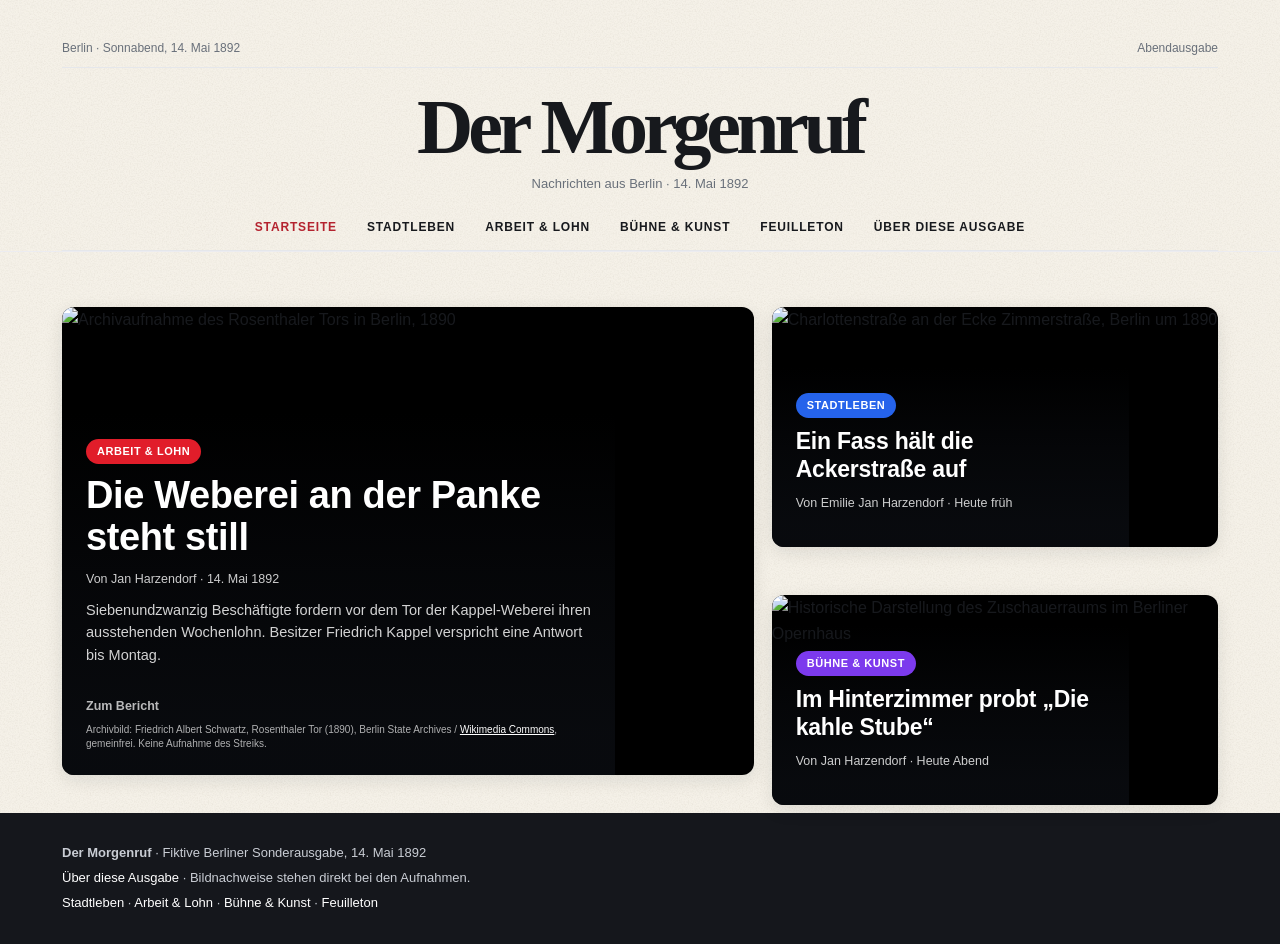
==== commit 2f417e48: "Update article authors in index.html" ====
--- a/index.html
+++ b/index.html
@@ -48,7 +48,7 @@
               <div class="feature_article_inner">
                 <span class="tag_lg red"><a href="soziale-frage.html">Arbeit &amp; Lohn</a></span>
                 <div class="feature_article_title"><h1><a href="soziale-frage.html">Die Weberei an der Panke steht still</a></h1></div>
-                <div class="feature_article_date">Von Emilie Hartung · 14. Mai 1892</div>
+                <div class="feature_article_date">Von Jan Harzendorf · 14. Mai 1892</div>
                 <div class="feature_article_content">Siebenundzwanzig Beschäftigte fordern vor dem Tor der Kappel-Weberei ihren ausstehenden Wochenlohn. Besitzer Friedrich Kappel verspricht eine Antwort bis Montag.</div>
                 <div class="article_social"><span><a href="soziale-frage.html">Zum Bericht</a></span></div>
                 <p class="news-image-credit">Archivbild: Friedrich Albert Schwartz, Rosenthaler Tor (1890), Berlin State Archives / <a href="https://commons.wikimedia.org/wiki/File:Platz_am_Rosenthaler_Tor,_Berlin_1890.jpg">Wikimedia Commons</a>, gemeinfrei. Keine Aufnahme des Streiks.</p>
@@ -65,7 +65,7 @@
               <div class="feature_article_inner">
                 <span class="tag_lg blue"><a href="stadtleben.html">Stadtleben</a></span>
                 <div class="feature_article_title"><h1><a href="stadtleben.html">Ein Fass hält die Ackerstraße auf</a></h1></div>
-                <div class="feature_article_date">Von Emilie Hartung · Heute früh</div>
+                <div class="feature_article_date">Von Emilie Jan Harzendorf · Heute früh</div>
                 <div class="feature_article_content">Ein Lehrjunge, eine Näherin und ein Schlosser lösen gemeinsam ein kleines Straßenchaos.</div>
               </div>
             </article>
@@ -80,7 +80,7 @@
               <div class="feature_article_inner">
                 <span class="tag_lg purple"><a href="theater-kunst.html">Bühne &amp; Kunst</a></span>
                 <div class="feature_article_title"><h1><a href="theater-kunst.html">Im Hinterzimmer probt „Die kahle Stube“</a></h1></div>
-                <div class="feature_article_date">Von Emilie Hartung · Heute Abend</div>
+                <div class="feature_article_date">Von Jan Harzendorf · Heute Abend</div>
                 <div class="feature_article_content">Johanna Rabe verlangt, dass die Näherin im neuen Stück ihren eigenen Schluss sprechen darf.</div>
               </div>
             </article>
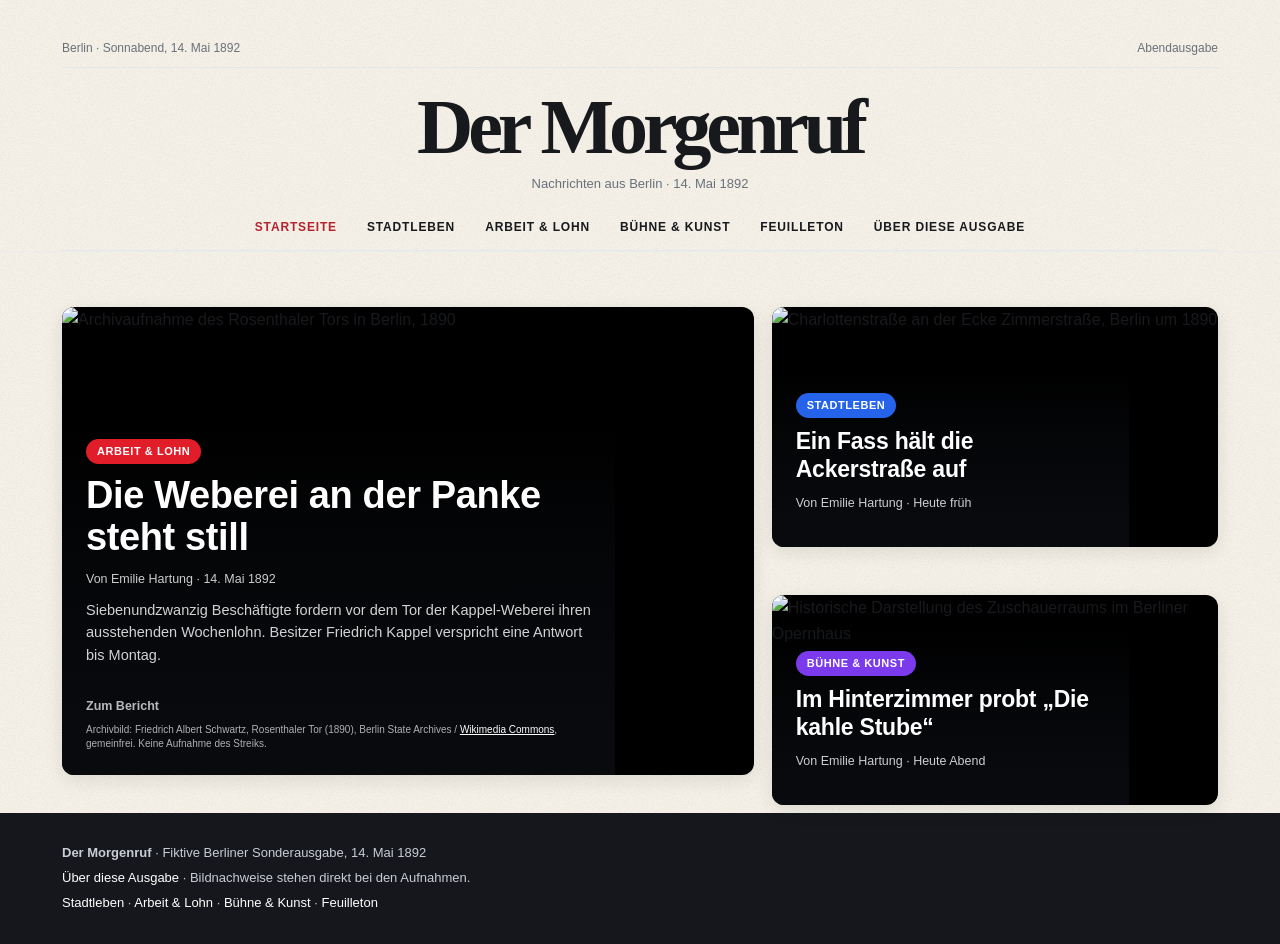
==== commit c57a24e6: "Erster Commit" ====
--- a/index.html
+++ b/index.html
@@ -6,11 +6,11 @@
   <meta name="description" content="Der Morgenruf: Nachrichten aus Berlin am 14. Mai 1892.">
   <meta name="theme-color" content="#ffffff">
   <title>Der Morgenruf — Nachrichten aus Berlin</title>
-  <link rel="stylesheet" href="html/assets/css/vendor/bootstrap.min.css">
-  <link rel="stylesheet" href="html/assets/fonts/font-awesome/font-awesome.min.css">
-  <link rel="stylesheet" href="html/assets/css/style.css">
-  <link rel="stylesheet" href="html/assets/css/technews-bs5.css">
-  <link rel="stylesheet" href="html/assets/css/technews-modern.css">
+  <link rel="stylesheet" href="bootstrap.min.css">
+  <link rel="stylesheet" href="font-awesome.min.css">
+  <link rel="stylesheet" href="style.css">
+  <link rel="stylesheet" href="technews-bs5.css">
+  <link rel="stylesheet" href="technews-modern.css">
   <link rel="stylesheet" href="news-layout.css">
 </head>
 <body>
@@ -48,7 +48,7 @@
               <div class="feature_article_inner">
                 <span class="tag_lg red"><a href="soziale-frage.html">Arbeit &amp; Lohn</a></span>
                 <div class="feature_article_title"><h1><a href="soziale-frage.html">Die Weberei an der Panke steht still</a></h1></div>
-                <div class="feature_article_date">Von Jan Harzendorf · 14. Mai 1892</div>
+                <div class="feature_article_date">Von Emilie Hartung · 14. Mai 1892</div>
                 <div class="feature_article_content">Siebenundzwanzig Beschäftigte fordern vor dem Tor der Kappel-Weberei ihren ausstehenden Wochenlohn. Besitzer Friedrich Kappel verspricht eine Antwort bis Montag.</div>
                 <div class="article_social"><span><a href="soziale-frage.html">Zum Bericht</a></span></div>
                 <p class="news-image-credit">Archivbild: Friedrich Albert Schwartz, Rosenthaler Tor (1890), Berlin State Archives / <a href="https://commons.wikimedia.org/wiki/File:Platz_am_Rosenthaler_Tor,_Berlin_1890.jpg">Wikimedia Commons</a>, gemeinfrei. Keine Aufnahme des Streiks.</p>
@@ -65,7 +65,7 @@
               <div class="feature_article_inner">
                 <span class="tag_lg blue"><a href="stadtleben.html">Stadtleben</a></span>
                 <div class="feature_article_title"><h1><a href="stadtleben.html">Ein Fass hält die Ackerstraße auf</a></h1></div>
-                <div class="feature_article_date">Von Emilie Jan Harzendorf · Heute früh</div>
+                <div class="feature_article_date">Von Emilie Hartung · Heute früh</div>
                 <div class="feature_article_content">Ein Lehrjunge, eine Näherin und ein Schlosser lösen gemeinsam ein kleines Straßenchaos.</div>
               </div>
             </article>
@@ -80,7 +80,7 @@
               <div class="feature_article_inner">
                 <span class="tag_lg purple"><a href="theater-kunst.html">Bühne &amp; Kunst</a></span>
                 <div class="feature_article_title"><h1><a href="theater-kunst.html">Im Hinterzimmer probt „Die kahle Stube“</a></h1></div>
-                <div class="feature_article_date">Von Jan Harzendorf · Heute Abend</div>
+                <div class="feature_article_date">Von Emilie Hartung · Heute Abend</div>
                 <div class="feature_article_content">Johanna Rabe verlangt, dass die Näherin im neuen Stück ihren eigenen Schluss sprechen darf.</div>
               </div>
             </article>
--- a/style.css
+++ b/style.css
@@ -0,0 +1,1743 @@
+/*
+/*
+Template Name: Tech News
+Description: HTML5 / CSS3 One Page
+Version: 1.0
+Author: uiCookies.com
+*/
+
+
+/*------------------------------------------------------------------
+[Table of contents]
+
+1. Header
+    - left
+           - date
+           - year
+        - middle
+       - logo	
+        - right
+           - share
+           - language dropdown
+
+
+           
+
+    font-family: 'PT Serif', serif;
+
+    font-family: 'Bangers', cursive;
+
+    font-family: 'Vidaloka', serif;
+
+    font-family: 'Limelight', cursive;
+
+
+           
+# [Color codes]
+
+# Body  (text): #888
+# Heading Color #0E1555
+# Theme Color (link color) #FD367E
+# Mid grey (sub header) #666666
+# -------------------------------------------------------------------*/
+
+body {
+    font-family: 'Roboto', serif;
+    font-size: 13px;
+    line-height: 21px;
+    color: #7d7d7d;
+    background: #ffffff;
+}
+
+
+/* --------------------------------------
+ * Global Typography
+ *------------------------------------------*/
+
+h1,
+h2,
+h3,
+h4,
+h5,
+h6 {
+    font-family: 'Roboto', serif;
+    color: #000;
+    margin-top: 10px;
+    margin-bottom: 10px;
+}
+
+h1 {
+    font-size: 1.7em;
+    line-height: 1.3em;
+    font-weight: 500;
+}
+
+h2 {
+    font-size: 20px;
+    line-height: 26px;
+    font-weight: 700;
+}
+
+h3 {
+    font-size: 14px;
+    line-height: 18px;
+    font-weight: 500;
+}
+
+h4 {
+    font-size: 1.7em;
+    line-height: 1.7em;
+    font-weight: 500;
+}
+
+h5 {
+    font-size: 20px;
+    line-height: 25px;
+    font-weight: 400;
+}
+
+h6 {
+    font-size: 15px;
+    line-height: 17px;
+    font-weight: normal;
+}
+
+
+/* --------------------------------------
+ * LINK STYLE
+ *------------------------------------------*/
+
+a {
+    color              : #010101;
+    text-decoration    : none;
+    -webkit-transition : all 0.3s ease 0s;
+    -moz-transition    : all 0.3s ease 0s;
+    -o-transition      : all 0.3s ease 0s;
+    transition         : all 0.3s ease 0s;
+}
+
+a,
+a:active,
+a:focus,
+a:active {
+    text-decoration : none;
+    outline         : none
+}
+
+a:hover,
+a:focus {
+    color: #58c4dc;
+    text-decoration: none;
+}
+
+ul {
+    margin: 0;
+    padding: 0;
+    list-style: none;
+}
+
+
+/* --------------------
+   Section Background
+   -------------------*/
+
+.gray-bg {
+    background-color: #f0f1f3;
+    padding: 80px 0;
+}
+
+.white-bg {
+    background-color: #fff;
+}
+
+
+/* --------------------
+ *  main Wrapper
+ * -------------------*/
+
+.m16 {
+    margin-top: 16px;
+}
+
+.m30 {
+    margin-top: 30px;
+}
+
+section {
+    margin-top: 30px;
+}
+
+.subscribe_section{
+    padding: 30px;
+}
+/* --------------------
+   Breadcrumb Section
+   -------------------*/
+
+.breadcrumb{
+    background-color: #fff;
+    text-transform: uppercase;
+}
+.breadcrumb > li a{
+    color: #ccc;
+}
+.breadcrumb > li + li:before{
+    content: "\00BB";
+    font-size: 18px;   
+}
+.breadcrumb > .active{
+    color: #ccc;
+}
+
+/* --------------------
+   Header Section
+   -------------------*/
+
+.header_section_wrapper{
+    margin: 0 !important;
+    padding-top: 30px;
+}
+
+.header-section .logo {
+    text-align: center;
+    margin: 0 auto;
+}
+
+.header-section .left_section {
+    text-transform: uppercase;
+    font-size: 12px;
+    letter-spacing: 0.8px;
+}
+
+.header-section .date {
+    border-bottom: 1px solid #000;
+    padding-bottom: 15px;
+}
+
+.header-section .time {
+    border-bottom: 1px solid #f4f4f4;
+    padding-bottom: 15px;
+}
+
+.header-section .social {
+    margin-top: 20px;
+}
+
+.header-section .social i {
+    width: 35px;
+    height: 35px;
+    line-height: 35px;
+    cursor: pointer;
+}
+.header-section .social i::first-child{
+    color: #eee;
+}
+
+.right_section .nav {
+    float: right;
+}
+
+.right_section .lang i {
+    margin-left: 5px;
+}
+
+.right_section .btn {
+    border: none;
+    text-transform: uppercase;
+    font-size: 12px;
+    padding: 3px 10px 15px;
+}
+
+.right_section .navbar-nav > li:first-child a:after {
+    content: " /";
+    margin-left: 5px;
+}
+
+.right_section .navbar-nav > li:last-child {
+    border-bottom: 1px solid #000;
+}
+
+.right_section .navbar-nav > li > a {
+    padding: 0 6px 15px;
+    text-transform: uppercase;
+    letter-spacing: 0.8px;
+    color: #7d7d7d;
+    font-size: 12px;
+    border-bottom: 1px solid #eee;
+}
+
+.right_section .nav-cta {
+    float: right;
+    top: 45px;
+    left: 171px;
+    position: relative;
+    -webkit-transition: all .3s ease-in-out;
+    -moz-transition: all .3s ease-in-out;
+    transition: all .3s ease-in-out;
+    border-bottom: 1px solid #eee;
+}
+
+.right_section .nav-cta > li > a {
+    display: inline-block;
+    color: #333;
+    width: 20px;
+    height: 34px;
+    line-height: 34px;
+    text-align: center;
+}
+
+.right_section .dropdown-menu {
+    left: auto;
+    right: 0;
+}
+
+.right_section .head-search {
+    width: 370px;
+}
+
+.right_section .head-search {
+    padding: 8px;
+}
+
+.right_section .form-control {
+    height: 40px;
+}
+
+.head-search .btn {
+    padding: 11px 20px;
+}
+
+.right_section .navbar-nav > li > a:hover,
+.right_section .btn:hover {
+    color: #3a71b4;
+    background-color: #fff;
+}
+
+.right_section .lang .dropdown-menu {
+    padding: 2px 0;
+    margin: 18px 0 0;
+    min-width: 50%;
+}
+
+.search-menu .search-button {
+    margin-top: 10px;
+    padding-bottom: 5px;
+    color: #000;
+    float: right;
+    border-bottom: 1px solid #a1a1a1;
+}
+
+.search-menu .form-group {
+    margin-bottom: 0;
+}
+
+.search-menu .input-group .form-control {
+    width: 90%;
+}
+
+@media screen and (max-width: 768px) {
+    .header-section {
+        text-align: center;
+    }
+    .header-section .logo {
+        margin-top: 30px;
+    }
+    .right-menu .navbar-nav li {
+        float: left;
+        margin: 0 auto;
+    }
+    .header-section .right_section {
+        display: inline-flex;
+        position: relative;
+        text-align: center;
+        margin: 0 auto;
+    }
+    .header-section .top_menu {
+        float: none;
+    }
+    .header-section .top_menu li {
+        float: left;
+    }
+    .overlay.active {
+        background-color: rgba(34, 62, 125, 0.91) !important;
+    }
+    .header-section .btn {
+        margin-top: 19px;
+        height: 42px;
+    }
+    .right-menu .nav {
+        float: left;
+        margin-top: 20px;
+    }
+}
+
+
+/*-----------------------------
+ NAVIGATION STYLE
+--------------------------------*/
+
+
+/*Navigation*/
+
+.navigation-section i {
+    margin-left: 5px;
+}
+
+.navigation-section .navbar-default {
+    border-top: 1px solid #000;
+    border-bottom: 2px solid #000;
+    margin-top: 50px;
+    background: transparent;
+    border-radius: 0;
+}
+
+@media screen and (max-width: 768px) {
+    .navbar-collapse.collapse {
+        display: none !important;
+    }
+    .navigation-section .navbar-default {
+        border: none;
+        margin: 0;
+        display: inline;
+        padding: 0;
+    }
+}
+
+@media (min-width: 768px) {
+    .navigation-section .navbar-nav {
+        margin: 0 18%;
+    }
+    .navbar-default {
+        background-color: #fff;
+        padding: 5px 0;
+        border-color: transparent;
+        -webkit-transition: all .5s ease-in-out;
+        -moz-transition: all .5s ease-in-out;
+        transition: all .5s ease-in-out;
+    }
+    .navbar-right .dropdown-menu {
+        right: auto;
+    }
+}
+
+.navbar-default {
+    margin-bottom: 0;
+}
+
+.navbar-brand {
+    padding-top: 0;
+    padding-bottom: 0;
+    height: 40px;
+}
+
+.navbar-default .navbar-nav > li {
+    margin-right: 17px;
+}
+
+.navbar-default .navbar-nav > li:last-child {
+    margin-right: 0px;
+}
+
+.navbar-default .navbar-nav > li > a {
+    color: #000;
+    padding: 8px 17px;
+    text-transform: uppercase;
+    font-weight: bold;
+}
+
+.navbar-default .navbar-nav > .active > a,
+.navbar-default .navbar-nav > .active > a:focus,
+.navbar-default .navbar-nav > .active > a:hover {
+    background-color: transparent;
+}
+
+.navbar-default .navbar-nav > li > a:focus,
+.navbar-default .navbar-nav > li > a:hover {
+    color: #000;
+}
+
+
+/*Dropdown Menu*/
+
+.dropdown-menu {
+    display: inherit;
+    top: 80% !important;
+    padding: 0;
+    font-size: 13px;
+    opacity: 0;
+    visibility: hidden;
+    border-radius: 0;
+    box-shadow: 0px 0px 0px #fff;
+    -webkit-transition: all 0.3s ease 0s;
+    -moz-transition: all 0.3s ease 0s;
+    -o-transition: all 0.3s ease 0s;
+    transition: all 0.3s ease 0s;
+    -webkit-transform: translateY(50px);
+    -moz-transform: translateY(50px);
+    transform: translateY(50px);
+}
+
+.dropdown:hover .dropdown-menu {
+    display: block;
+    margin-top: 28px !important;
+    opacity: 1;
+    visibility: visible;
+    -webkit-transform: translateY(0);
+    -moz-transform: translateY(0);
+    transform: translateY(0);
+}
+
+.dropdown-menu::before {
+    top: -30px;
+    content: "";
+    position: absolute;
+    width: 100%;
+    height: 30px;
+    display: block;
+}
+
+.dropdown-header {
+    font-size: 13px;
+    line-height: 30px;
+    font-weight: 800;
+    color: #000;
+    text-transform: uppercase;
+}
+
+.navigation-section .dropdown-menu li a {
+    display: block;
+    font-size: 13px;
+    line-height: 30px;
+    color: #000;
+    padding: 3px 20px;
+}
+
+.dropdown-menu li a:hover {
+    color: #31aae2;
+    background-color: #f5f5f5;
+    padding-left: 25px;
+}
+
+.dropdown-menu > .active > a,
+.dropdown-menu > .active > a:focus,
+.dropdown-menu > .active > a:hover {
+    color: #31aae2;
+    background-color: #f5f5f5;
+    padding-left: 25px;
+}
+
+.navbar-default .navbar-nav > .open > a,
+.navbar-default .navbar-nav > .open > a:focus,
+.navbar-default .navbar-nav > .open > a:hover {
+    color: #000000;
+    background-color: transparent;
+}
+
+
+/*Mega Menu*/
+
+.m-menu .nav,
+.m-menu .collapse,
+.m-menu .dropup,
+.m-menu .dropdown {
+    position: static;
+}
+
+.m-menu .container {
+    position: relative;
+}
+
+.m-menu .dropdown-menu {
+    left: auto;
+}
+
+.m-menu .m-menu-content {}
+
+.m-menu .dropdown.m-menu-fw .dropdown-menu {
+    left: 0;
+    right: 30px;
+}
+
+.m-menu-content ul {
+    border-right: 1px solid #f5f5f5;
+    padding: 20px;
+}
+
+.m-menu-content ul:last-of-type {
+    border-right: 0;
+}
+
+@media (max-width: 768px) {
+    .navbar-toggle {
+        display: block;
+    }
+}
+
+.navigation-section .navbar-header {
+    position: absolute;
+    bottom: 285px;
+    left: 0px;
+    background: #333;
+}
+
+.navbar-toggle {
+    margin: 0;
+    border: 0;
+    border-radius: 0;
+}
+
+.navbar-default .navbar-toggle:focus,
+.navbar-default .navbar-toggle:hover {
+    background-color: transparent;
+}
+
+.navbar-toggle .icon-bar {
+    width: 14px;
+    height: 3px;
+}
+
+.navbar-default .navbar-toggle .icon-bar {
+    background-color: #ffffff;
+}
+
+.navbar-toggle .icon-bar + .icon-bar {
+    margin-top: 2px;
+}
+
+
+/*uc-mobile-menu*/
+
+.uc-mobile-menu {}
+
+.uc-mobile-menu-container > div {
+    visibility: hidden;
+}
+
+#menu {
+    margin: 50px 40px;
+}
+
+#menu > li {
+    text-transform: uppercase;
+}
+
+#menu > li:last-child {
+    border-bottom: 0;
+}
+
+#menu > li ul li {
+    margin-left: 0;
+    color: #999999;
+}
+
+#menu li a {
+    display: block;
+    text-decoration: none;
+    color: #777777;
+    padding: 10px 0;
+    font-size: 16px;
+    border-bottom: 1px dotted #444;
+}
+
+#menu li a:hover,
+#menu li.active a {
+    color: #ffffff;
+}
+
+
+/*Mobile Menu Close*/
+
+.uc-mobile-menu .close {
+    position: absolute;
+    right: 0;
+    top: 0;
+    color: #ffffff;
+    text-shadow: none;
+    filter: alpha(opacity=50);
+    opacity: .5;
+    width: 44px;
+    height: 44px;
+    -webkit-transition: all 0.3s ease 0s;
+    -moz-transition: all 0.3s ease 0s;
+    -o-transition: all 0.3s ease 0s;
+    transition: all 0.3s ease 0s;
+}
+
+.uc-mobile-menu .close:hover {
+    opacity: 1;
+}
+
+
+/* ---------------------------------------------- /*
+ * Rating style
+/* ---------------------------------------------- */
+
+.rating {
+    font-size: 12px;
+    margin-top: 1px;
+}
+
+.rating i {
+    display: inline-block;
+    position: relative;
+    width: 1.1em;
+    color: transparent;
+    cursor: pointer;
+    color: #ffd62c;
+}
+
+
+/* ---------------------------------------------- /*
+ * Feature Tech News
+/* ---------------------------------------------- */
+
+.feature_static_last_wrapper {
+    margin-top: 30px;
+}
+
+.feature_article_inner {
+    background: #fff;
+    position: absolute;
+    bottom: 0;
+    padding: 15px 30px;
+    left: 10%;
+    width: 80%;
+}
+
+.feature_article_content {
+    margin-top: 10px;
+    font-size: 15px;
+}
+
+.feature_article_date {
+    margin-top: 10px;
+}
+.article_wrapper{
+    margin-bottom: 30px;   
+}
+
+@media screen and (max-width: 768px) {
+    .feature_article_title h1 {
+        font-size: 15px;
+        line-height: 18px;
+    }
+    .feature_article_date,
+    .feature_article_content {
+        font-size: 10px;
+        line-height: 13px;
+    }
+    .feature_article_date {
+        margin-top: 5px;
+    }
+    .feature_news_section .feature_news_item {
+        margin-bottom: 30px;
+    }
+    .feature_news_section .feature_article_body {
+        width: 85%;
+    }
+    .feature_article_inner {
+        padding: 0 20px 5px;
+    }
+    .feature_article_wrapper {
+        margin-bottom: 30px;
+    }
+}
+
+
+/* ---------------------------------------------- /*
+ * Owl Carousel Slider for Blog
+/* ---------------------------------------------- */
+
+#feature-news-carousel .item img {
+    display: block;
+    width: 100%;
+    height: auto;
+}
+.right_category_image{
+    margin-left: -30px;
+}
+.carousel-control.left,
+.carousel-control.right {
+    background-image: none;
+}
+
+.carousel-control .fa-chevron-left,
+.carousel-control .fa-chevron-right,
+.carousel-control .icon-prev {
+    margin-left: -10px;
+}
+
+.carousel-control .fa-chevron-left,
+.carousel-control .fa-chevron-right,
+.carousel-control .icon-next,
+.carousel-control .icon-prev {
+    width           : 30px;
+    height          : 30px;
+    font-size       : 30px;
+}
+
+.carousel-control .fa-chevron-left,
+.carousel-control .icon-prev {
+    left            : 50%;
+    margin-left     : -10px;
+}
+
+.carousel-control .fa-chevron-left,
+.carousel-control .fa-chevron-right,
+.carousel-control .icon-next,
+.carousel-control .icon-prev {
+    position        : absolute;
+    top             : 50%;
+    z-index         : 5;
+    display         : inline-block;
+    margin-top      : -10px;
+}
+
+@media screen and (max-width: 768px) {
+    .right_category_image{
+        margin-left: 0px;
+    }
+}
+
+/* ---------------------------------------------- /*
+ * Category Tech News
+/* ---------------------------------------------- */
+
+.article_title {
+    background-color: #fff;
+    z-index         : 3;
+}
+
+.article_title:after {
+    position        : relative;
+    display         : inline-block;
+    bottom          : 35px;
+    left            : 25%;
+    content         : " ";
+    width           : 75%;
+    border-top      : 2px solid #eee;
+    z-index         : 1;
+}
+
+.header_purple h2:after {
+    display         : table;
+    position        : relative;
+    left            : 100px;
+    bottom          : 10px;
+    height          : 2px;
+    content         : " ";
+    text-shadow     : none;
+    width           : 15%;
+    background-color: #5f35ac;
+    z-index         : 2;
+}
+
+.header_pink h2:after {
+    display         : table;
+    position        : relative;
+    left            : 100px;
+    bottom          : 10px;
+    height          : 2px;
+    content         : " ";
+    text-shadow     : none;
+    width           : 15%;
+    background-color: #ea6060;
+    z-index         : 2;
+}
+
+.header_blue h2:after {
+    display         : table;
+    position        : relative;
+    left            : 100px;
+    bottom          : 10px;
+    height          : 2px;
+    content         : " ";
+    text-shadow     : none;
+    width           : 15%;
+    background-color: #2196F3;
+    z-index         : 2;
+}
+
+.header_black h2:after {
+    display         : table;
+    position        : relative;
+    left            : 100px;
+    bottom          : 10px;
+    height          : 2px;
+    content         : " ";
+    text-shadow     : none;
+    width           : 15%;
+    background-color: #000;
+    z-index         : 2;
+}
+
+.header_orange h2:after {
+    display         : table;
+    position        : relative;
+    left            : 100px;
+    bottom          : 10px;
+    height          : 2px;
+    content         : " ";
+    text-shadow     : none;
+    width           : 15%;
+    background-color: #ff8400;
+    z-index         : 2;
+}
+
+.category_article_body {
+    position        : relative;
+    bottom          : 0;
+    left            : 0;
+    right           : 0;
+}
+.category_article_list{
+    margin-top: 30px;
+}
+.category_article_wrapper {
+    margin-bottom   : 50px;
+}
+
+.category_article_image,
+.top_article_img {
+    margin-bottom   : 15px;
+}
+
+.category_article_wrapper .media-heading {
+    margin-top      : 5px;
+}
+
+.media_social {
+    margin-top      : 15px;
+    color           : #000;
+}
+
+.media_social i {
+    margin-right    : 10px;
+    color           : #fff;
+    width           : 15px;
+    height          : 15px;
+    line-height     : 15px;
+    font-size       : 10px;
+    text-align      : center;
+    background-color: #a5a5a5;
+}
+
+.media_social span {
+    color           : #a5a5a5;
+    margin-right    : 10px;
+    font-size       : 11px;
+}
+
+.media_social a {
+    font-weight     : bold;
+}
+
+.category_article_content {
+    margin-top      : 20px;
+    font-size       : 15px;
+}
+
+.category_article_date:after {
+    position        : absolute;
+    margin          : 0;
+    height          : 1px;
+    right           : 25px;
+    bottom          : 62%;
+    content         : " ";
+    width           : 50%;
+    background-color: #eee;
+}
+
+@media screen and (max-width: 768px) {
+    .top_article_img {
+        margin-top  : 15px;
+    }
+    .category_article_date:after {
+        position    : relative;
+        display     : inline-table;
+        left        : 5px;
+        bottom      : 3px;
+        width       : 40%;
+    }
+}
+
+.category_article_wrapper .blockquote {
+    display         : block;
+    background      : #efecec;
+    padding         : 25px 0px 25px 45px;
+    box-shadow      : none;
+    margin-bottom   : 15px;
+    position        : relative;
+    font-size       : 16px;
+    line-height     : 1.2;
+    color           : #666;
+    width           : 100%;
+    float           : left;
+    border          : none
+}
+
+.category_section {
+    margin-top: 20px;
+}
+
+.category_article_star {
+    margin-bottom: 10px;
+    margin-top: 10px;
+}
+
+.related_news,.readers_comment,.entity_comments{
+     margin-top: 50px;
+}
+.related_news .media{
+    margin-top: 30px;
+}
+
+.entity_rating{
+    font-size: 13px;
+    margin-top: 15px;
+}
+.entity_rating i{
+    display: inline-block;
+    position: relative;
+    width: 1.1em;
+    cursor: pointer;
+    color: #000;
+}
+
+.entity_social {
+    margin-bottom: 30px;
+}
+.entity_social i{
+    padding: 5px;
+    margin-top: 15px;
+    margin-right: 5px;
+    color: #fff;
+    font-size: 10px;
+    background-color: #a5a5a5;
+}
+.entity_social a {
+    margin-right: 5px;
+    font-size: 12px;
+    color: #000;
+}
+
+.entity_social .share_ic {
+    color: #7d7d7d;
+    font-weight: normal;
+}
+
+.entity_social .fa-facebook {
+    background-color: #316ab1;
+}
+
+.entity_social .fa-twitter {
+    background-color: #249db1;
+}
+
+.entity_social .fa-ge {
+    background-color: #f7a1c5;
+}
+
+.entity_social .fa-google-plus {
+    background-color: #ea5f5f;
+}
+
+.entity_social .fa-rss {
+    background-color: #fd9b00;
+}
+
+.entity_social .arrow {
+    font-size: 22px;
+    font-weight: 600;
+    color: #000;
+}
+
+.entity_content{
+    margin-top: 30px;
+    margin-bottom: 30px;
+}
+
+.entity_content blockquote {
+    display: block;
+    padding: 15px 20px 15px 45px;
+    margin: 0px 20px 15px 0px;
+    position: relative;
+    font-size: 25px;
+    line-height: 32px;
+    color: #666;
+    width: 34%;
+    border: none ;
+    -moz-box-shadow: 2px 2px 15px #ccc;
+    -webkit-box-shadow: 2px 2px 15px #ccc;
+    box-shadow: 2px 2px 15px #ccc;
+}
+
+.entity_content blockquote::before {
+    content: "\201C";
+    font-family: Georgia, serif;
+    font-size: 60px;
+    font-weight: bold;
+    color: #999;
+    position: absolute;
+    left: 10px;
+    top: 20px;
+}
+
+.entity_content blockquote::after {
+    content: "";
+}
+
+.entity_content blockquote a {
+    text-decoration: none;
+    background: #eee;
+    cursor: pointer;
+    padding: 0 3px;
+    color: #c76c0c;
+}
+
+.entity_content blockquote a:hover {
+    color: #666;
+}
+
+.entity_content blockquote em {
+    font-style: italic;
+}
+
+.entity_inner__title {
+    background-color: #fff;
+    z-index         : 3;
+}
+
+.entity_inner__title:after {
+    position        : relative;
+    display         : inline-block;
+    bottom          : 35px;
+    left            : 35%;
+    content         : " ";
+    width           : 65%;
+    border-top      : 2px solid #eee;
+    z-index         : 1;
+}
+.entity_inner__title h2:after{
+    left: 180px;
+}
+.entity_vote {
+    padding: 10px 0 0;
+    text-align: right;
+}
+
+.entity_vote i {
+    width: 20px;
+    height: 20px;
+    line-height: 20px;
+    background: #ebebeb;
+    text-align: center;
+    color: #747474;
+}
+
+.entity_vote .reply_ic {
+    padding: 3px 5px;
+    vertical-align: top;
+    color: #fff;
+    font-size: 12px;
+    background-color: rgb(58, 200, 222);
+}
+
+.entity_footer {
+    border-top: 1px solid #e1e1e1;
+    border-bottom: 1px solid #e1e1e1;
+    padding-top: 10px;
+    padding-bottom: 35px;
+}
+
+.entity_footer .entity_tag span{
+    float: left;
+    border: 1px solid #e1e1e1;
+    padding-top: 0px;
+    padding-bottom: 0px;
+    padding-left: 15px;
+    padding-right: 15px;
+    margin-right: 5px;
+    text-transform: uppercase;
+}
+.entity_footer .entity_tag a{
+    color: #7d7d7d;
+}
+.entity_footer .entity_tag a:hover,.entity_footer .entity_tag a:focus{
+    color: #58c4dc;
+}
+
+.entity_footer .entity_social {
+    float: right;
+    margin-bottom: 0;
+}
+.entity_footer .entity_social i{
+    margin-top: 0;
+}
+
+.readers_comment .media {
+    padding: 15px 0 0;
+    border-top: 1px solid #e5e5e5;
+    margin-bottom: 15px;
+}
+
+/* ---------------------------------------------- /*
+ * Social Style
+/* ---------------------------------------------- */
+
+.article_social {
+    margin-top: 30px;
+    color: #000;
+}
+
+.article_social i {
+    padding: 5px;
+    margin-right: 5px;
+    color: #fff;
+    font-size: 10px;
+    background-color: #a5a5a5;
+}
+
+.article_social span {
+    color: #a5a5a5;
+    margin-right: 10px;
+}
+
+.article_social a {
+    margin-right: 5px;
+    font-weight: bold;
+}
+
+.article_social .reply_ic {
+    padding: 4px;
+    margin-right: 5px;
+    color: #fff;
+    font-size: 10px;
+    text-align: center;
+    width: 22px;
+    background-color: #a5a5a5;
+}
+
+@media screen and (max-width: 768px) {
+    .article_social{
+        margin-top: 10px;
+    }
+    .article_social span{
+        font-size: 11px;
+    }
+}
+
+/* ---------------------------------------------- /*
+ * Readers Comment Section
+/* ---------------------------------------------- */
+
+.readers_comment .form-control {
+    border-radius: 0;
+    padding: 20px;
+}
+
+.readers_comment .btn {
+    border-radius: 0;
+    padding: 9px 30px;
+}
+
+.readers_comment.form_section {
+    width: 50%;
+}
+
+.readers_comment .form_group {
+    margin-bottom: 15px;
+}
+
+.readers_comment .media:first-child {
+    border-radius: 0;
+    border: none;
+}
+
+.readers_comment .media {
+    border-top: 1px solid #ddd;
+    padding-top: 20px;
+}
+
+
+/* ---------------------------------------------- /*
+ * Video Section
+/* ---------------------------------------------- */
+
+.video_section .well {
+    padding: 50px;
+    border-radius: 0;
+    border: none;
+    background-color: rgba(239, 239, 239, 0.69);
+}
+
+.video_section .embed-responsive-4by3 {
+    padding-bottom: 55%;
+}
+
+.category_article_wrapper .embed-responsive-4by3 {
+    padding-bottom: 40%;
+    margin-bottom: 0;
+}
+
+.embed-responsive-4by3 {
+    padding-bottom: 35%;
+}
+
+/* ---------------------------------------------- /*
+ * Subscribe Style
+/* ---------------------------------------------- */
+
+.subscribe_section .form-horizontal .form-group-lg .control-label{
+    padding-top: 0;
+}
+.subscribe_section h1 {
+    text-transform: uppercase;
+}
+
+.subscribe_section .btn {
+    border-radius: 0;
+    padding: 8px 20px;
+    text-transform: uppercase;
+}
+
+/* ---------------------------------------------- /*
+ * Sidebar Style
+/* ---------------------------------------------- */
+
+.widget {
+    position: relative;
+    display: block;
+    margin-bottom: 30px;
+}
+
+.widget_title {
+    background-color: #fff;
+    z-index: 3;
+}
+
+.widget_title:after {
+    position: relative;
+    display: inline-block;
+    bottom: 35px;
+    left: 52%;
+    content: " ";
+    width: 50%;
+    border-top: 2px solid #eee;
+    z-index: 1;
+}
+
+.widget_black h2:after {
+    display: table;
+    position: relative;
+    left: 45%;
+    bottom: 10px;
+    height: 2px;
+    content: " ";
+    text-shadow: none;
+    width: 15%;
+    background-color: #000;
+    z-index: 2;
+}
+
+.widget i:hover {
+    color: #f7510f;
+    cursor: pointer;
+}
+
+.widget_adv {
+    text-align: center;
+    margin: 30px;
+}
+
+.widget_advertisement {
+    text-align: center;
+    margin: 30px 0;
+}
+
+.widget_body img {
+    float: left;
+    position: relative;
+    margin-right: 25px;
+}
+
+.widget .add_img {
+    display: inline-block;
+    padding: 12px 12px;
+}
+
+.widget .media {
+    margin-top: 0;
+    margin-bottom: 30px;
+}
+
+.widget .media-heading {
+    margin-bottom: 5px;
+    font-size: 15px;
+    line-height: 18px;
+}
+
+.widget .media-date {
+    color: #b2b0b0;
+}
+
+.widget_article_social {
+    color: #a5a5a5;
+    margin-top: 15px;
+}
+
+.widget_article_social i {
+    padding: 5px;
+    margin-right: 5px;
+    color: #fff;
+    font-size: 10px;
+    background-color: #a5a5a5;
+}
+
+.widget_article_social span {
+    margin-right: 10px;
+}
+
+.widget_article_social a {
+    font-weight: bold;
+}
+
+.widget_img {
+    text-align: center;
+    margin: 0 auto;
+}
+
+.widget .adv_img {
+    display: inline-block;
+}
+
+.widget_body .btn {
+    border-radius: 0;
+}
+
+.widget hr {
+    border-color: #e0e0e0;
+}
+
+.widget-title hr {
+    border-width: 4px;
+    margin-bottom: 0;
+}
+
+.widget-title hr:before {
+    width: 80px;
+    background-color: #ddd;
+    display: block;
+    height: 4px;
+    position: relative;
+    content: "";
+    top: -4px;
+}
+.widget_divider {
+    display: inline-block;
+    vertical-align: baseline;
+    zoom: 1;
+    width: 98%;
+    position: relative;
+    text-align: right;
+    text-transform: uppercase;
+    font-size: 11px;
+}
+
+.widget_divider::after {
+    content: '';
+    display: block;
+    width: 75%;
+    left: 0;
+    text-align: right;
+    position: absolute;
+    top: 12px;
+    border-top: 1px solid #f1f1f1;
+}
+
+/* ---------------------------------------------- /*
+ * Divider Style
+/* ---------------------------------------------- */
+
+.divider {
+    display: inline-block;
+    vertical-align: baseline;
+    zoom: 1;
+    width: 98%;
+    position: relative;
+    text-align: right;
+    text-transform: uppercase;
+    font-size: 11px;
+}
+
+.divider::after {
+    content: '';
+    display: block;
+    width: 87%;
+    left: 0;
+    text-align: right;
+    position: absolute;
+    top: 1em;
+    border-top: 1px solid #f1f1f1;
+}
+
+.tag {
+    padding: 3px 5px;
+    font-size: 11px;
+}
+
+.tag a,.tag_lg a {
+    color: #fff;
+}
+
+.tag_lg {
+    padding: 3px 8px;
+    left: 5%;
+    text-transform: uppercase;
+    bottom: 100%;
+    position: absolute;
+    display: inline-block;
+}
+
+@media screen and (max-width: 768px) {
+    .tag_lg {
+        font-size: 12px;
+        padding: 3px 8px;
+    }
+
+    .media-body .tag {
+        margin-top: 0px;
+        padding: 1px 5px;
+        display: inline-table;
+    }
+}
+
+.red-color {
+    color: #f72300;
+}
+
+.red {
+    background-color: #f72300;
+    color: #fff;
+}
+
+.green {
+    background-color: #aac648;
+    color: #fff;
+}
+
+.blue {
+    background-color: #2196F3;
+    color: #fff;
+}
+
+.pink {
+    background-color: #ea6060;
+    color: #fff;
+}
+
+.black {
+    background-color: #000000;
+    color: #fff;
+}
+
+.orange {
+    background-color: #ff8400;
+    color: #fff;
+}
+
+.purple {
+    background-color: #5f35ac;
+    color: #fff;
+}
+
+
+/*------------------------------------------------
+ pagination style
+-----------------------------------------------*/
+
+.pagination_section {
+    border-top: 1px solid #eee;
+    border-bottom: 1px solid #eee;
+    margin-top: 30px;
+    margin-bottom: 30px;
+}
+
+.pagination > li:first-child > a,
+.pagination > li:first-child > span {
+    border-radius: 0;
+}
+
+.pagination > li:last-child > a,
+.pagination > li:last-child > span {
+    border-radius: 0;
+}
+
+.pagination > li > a,
+.pagination > li > span {
+    color: #101010;
+    background-color: #eee;
+    border-radius: 0;
+    margin-right: 4px;
+}
+
+.pagination > li > a:focus,
+.pagination > li > a:active {
+    background-color: #e25b5b;
+}
+
+
+/*------------------------------------------------
+ footer-top style
+-----------------------------------------------*/
+
+.footer_section{
+    padding: 30px;
+}
+.footer-top {
+    border-top: 2px solid #000;
+    margin-top: 0;
+}
+.footer-top hr{
+    margin-top: 0px; 
+    margin-bottom: 30px;
+}
+
+.footer-top ul li a {
+    font-size: 13px;
+    padding: 2px 2px 2px 0;
+}
+
+.footer-top ul li > a:focus,
+.footer-top ul li > a:hover {
+    text-decoration: underline;
+}
+
+.footer-top .media{
+    margin-top: 0px;
+    margin-bottom: 15px;
+}
+.footer-logo img {
+    margin-bottom: 10px;
+}
+
+.footer-top i {
+    color: #000;
+    cursor: pointer;
+}
+
+.footer-top i:hover {
+    color: #f7510f;
+    cursor: pointer;
+}
+
+.footer-top h4 {
+    color: #888;
+    margin-bottom: 1.5em;
+}
+
+.footer_section .widget_photos img {
+    border: none;
+    padding: 1px;
+}
+.footer_widget_title h3 {
+    text-transform: uppercase;
+    color: #2c9eb0;
+    font-weight: 600;
+}
+
+.footer_widget_title:after {
+    position: relative;
+    display: inline-block;
+    bottom: 35px;
+    left: 58%;
+    content: " ";
+    width: 40%;
+    border-top: 2px solid #eee;
+    z-index: 1;
+}
+
+.footer_widget_title h3:after {
+    display: table;
+    position: relative;
+    left: 115px;
+    bottom: 10px;
+    height: 2px;
+    content: " ";
+    text-shadow: none;
+    width: 15%;
+    background-color: #2c9eb0;
+    z-index: 2;
+}
+
+
+/*------------------------------------------------
+ footer bottom style
+-----------------------------------------------*/
+
+.footer_bottom_Section {
+    border-top: 2px solid #000;
+    padding: 30px 0;
+    text-transform: uppercase;
+    text-align: center;
+    margin-top: 30px;
+}
+
+.footer_bottom_Section p {
+    font-weight: bold;
+    text-shadow: #000;
+    color: #000;
+}
+.footer_bottom_Section .social i {
+    width: 30px;
+    height: 30px;
+    line-height: 30px;
+    margin-right: 10px;
+    cursor: pointer;
+    color: #000;
+}
+.footer_widget_title {
+    background-color: #fff;
+    z-index: 3;
+}
+
+/* ---------------------------------------------- /*
+ * Preloader
+/* ---------------------------------------------- */
+
+#preloader {
+    bottom: 0;
+    left: 0;
+    position: fixed;
+    right: 0;
+    top: 0;
+    z-index: 9999;
+}
+
+
+/* ---------------------------------------------- /*
+ * Scroll Top Wrapper
+/* ---------------------------------------------- */
+
+.crunchify-top {
+    display: none;
+    position: fixed;
+    bottom: 40px;
+    right: 15px;
+    width: 30px;
+    height: 30px;
+    line-height: 30px;
+    background-color: rgb(58, 200, 222);
+    text-decoration: none;
+    border-radius: 4px;
+    color: #fff;
+    font-size: 20px;
+    text-align: center;
+    cursor: pointer;
+    z-index: 333;
+}
+
+.crunchify-top:hover {
+    background-color: rgb(49, 160, 177);
+    color: #fff;
+}
--- a/technews-bs5.css
+++ b/technews-bs5.css
@@ -0,0 +1,14 @@
+/* TechNews — Bootstrap 5 adjustments (after style.css) */
+/* Mobile nav is now the Bootstrap 5 collapse navbar; the old slide-in menu is retired */
+.uc-mobile-menu { display: none !important; }
+.crunchify-top { display: none; }
+/* keep the desktop nav bar horizontal (navbar-expand-lg handles lg+) */
+
+/* Click-to-play YouTube facade — no iframe on load (keeps the demo CSP-clean;
+   the real video is injected on click, which plays in the downloaded template). */
+.yt-facade { position: absolute; inset: 0; width: 100%; height: 100%; border: 0; cursor: pointer;
+  background: #161616 linear-gradient(180deg, #2b2b2b, #101010); display: flex; align-items: center; justify-content: center; }
+.yt-facade .yt-play { width: 62px; height: 44px; background: #f00; border-radius: 11px; position: relative; box-shadow: 0 3px 10px rgba(0,0,0,.45); transition: background .2s; }
+.yt-facade:hover .yt-play { background: #d00; }
+.yt-facade .yt-play::before { content: ""; position: absolute; top: 50%; left: 50%; transform: translate(-40%,-50%);
+  border-style: solid; border-width: 11px 0 11px 18px; border-color: transparent transparent transparent #fff; }
--- a/technews-modern.css
+++ b/technews-modern.css
@@ -0,0 +1,476 @@
+/* ============================================================
+   TechNews — modern design layer (2026)
+   A clean, contemporary news look over the existing markup.
+   Loaded LAST so it wins. Keeps the layout simple.
+   ============================================================ */
+
+:root {
+  --bg: #ffffff;
+  --text: #16181d;
+  --muted: #6b7280;
+  --faint: #9aa1ac;
+  --line: #ececf0;
+  --line-strong: #dfe1e6;
+  --accent: #e11d2a;                 /* news red */
+  --link-hover: #b3111c;
+  --radius: 12px;
+  --radius-sm: 8px;
+  --shadow: 0 1px 2px rgba(16,24,40,.05), 0 1px 3px rgba(16,24,40,.06);
+  --shadow-hover: 0 14px 34px rgba(16,24,40,.12);
+  --maxw: 1180px;
+  --gap: 30px;
+  --tag-red:#e11d2a; --tag-purple:#7c3aed; --tag-blue:#2563eb;
+  --tag-orange:#ea580c; --tag-pink:#db2777; --tag-black:#16181d; --tag-green:#0f9d58;
+}
+
+/* ---------- base ---------- */
+body {
+  font-family: "Roboto", -apple-system, BlinkMacSystemFont, "Segoe UI", sans-serif;
+  color: var(--text);
+  background: var(--bg);
+  font-size: 16px;
+  line-height: 1.6;
+  -webkit-font-smoothing: antialiased;
+}
+a { color: inherit; text-decoration: none; transition: color .15s ease; }
+a:hover { color: var(--accent); }
+img { max-width: 100%; height: auto; }
+h1,h2,h3,h4 { font-family: inherit; font-weight: 700; letter-spacing: -.01em; line-height: 1.25; margin: 0; }
+.container { max-width: var(--maxw); }
+
+/* section rhythm */
+.feature_news_section, .category_section, #footer_section { padding: 0; }
+.category_section:not(.mobile):not(.tablet):not(.gadget):not(.camera):not(.design) { }
+section, .category_section { margin-bottom: 8px; }
+
+/* ---------- header ---------- */
+.header_section_wrapper { border-bottom: 1px solid var(--line); }
+.header-section { padding: 18px 0 10px; }
+.left_section .date, .left_section p, .right_section .login, .right_section p { color: var(--muted); font-size: 12.5px; letter-spacing: .02em; }
+.header-section .logo a, .logo.header-logo, .header-section h1 { letter-spacing: -.02em; }
+.header_social a, .left_section .social a { color: var(--faint); margin-right: 14px; font-size: 15px; }
+.header_social a:hover, .left_section .social a:hover { color: var(--accent); }
+
+/* nav bar */
+.navigation-section { border-top: 1px solid var(--line); border-bottom: 1px solid var(--line); }
+.navbar.m-menu { padding: 0; }
+.navbar-default .navbar-nav > li > a {
+  color: var(--text) !important; font-weight: 600; font-size: 13px;
+  letter-spacing: .06em; text-transform: uppercase; padding: 16px 16px !important;
+  position: relative;
+}
+.navbar-default .navbar-nav > li > a:hover,
+.navbar-default .navbar-nav > li.active > a { color: var(--accent) !important; }
+.navbar-default .navbar-nav > li > a::after {
+  content: ""; position: absolute; left: 16px; right: 16px; bottom: 0; height: 2px;
+  background: var(--accent); transform: scaleX(0); transition: transform .18s ease;
+}
+.navbar-default .navbar-nav > li:hover > a::after,
+.navbar-default .navbar-nav > li.active > a::after { transform: scaleX(1); }
+.head-search .form-control { border-radius: 999px; border: 1px solid var(--line-strong); }
+.nav-cta .btn-primary { background: var(--accent); border-color: var(--accent); border-radius: 999px; font-weight: 600; }
+
+/* ---------- category tags / chips ---------- */
+.tag, .tag_lg {
+  display: inline-block; font-size: 11px; font-weight: 700; letter-spacing: .05em;
+  text-transform: uppercase; color: #fff !important; padding: 4px 11px; border-radius: 999px;
+  line-height: 1.5; margin-bottom: 10px;
+}
+.tag a, .tag_lg a { color: #fff !important; }
+.tag.red, .tag_lg.red { background: var(--tag-red); }
+.tag.purple, .tag_lg.purple { background: var(--tag-purple); }
+.tag.blue, .tag_lg.blue { background: var(--tag-blue); }
+.tag.orange, .tag_lg.orange { background: var(--tag-orange); }
+.tag.pink, .tag_lg.pink { background: var(--tag-pink); }
+.tag.black, .tag_lg.black { background: var(--tag-black); }
+.tag.green, .tag_lg.green { background: var(--tag-green); }
+
+/* ---------- meta + social ---------- */
+.feature_article_date, .category_article_date, .widget_article_date { color: var(--faint); font-size: 12.5px; margin-bottom: 10px; }
+.feature_article_date a, .category_article_date a { color: var(--muted); }
+.feature_article_content, .category_article_content { color: var(--muted); font-size: 14.5px; line-height: 1.65; }
+.article_social, .media_social, .widget_article_social span { color: var(--faint); font-size: 12.5px; }
+.article_social span, .media_social span { margin-right: 16px; }
+.article_social i, .media_social i { color: var(--faint); margin-right: 6px; }
+
+/* ---------- FEATURED: clean CSS grid (fixes the col-md-7 + col-md-5 + col-md-5 = 17 overflow) ---------- */
+@media (min-width: 768px) {
+  .feature_news_section .row {
+    display: grid;
+    grid-template-columns: 1.7fr 1fr;
+    grid-template-rows: 1fr 1fr;
+    gap: var(--gap);
+    margin: 0;
+  }
+  .feature_news_section .row > [class*="col-md-7"] { grid-row: 1 / span 2; grid-column: 1; }
+  .feature_news_section .row > [class*="col-md-5"] { grid-column: 2; }
+  .feature_news_section .row > [class*="col-md-"] { max-width: 100%; flex: none; width: auto; padding: 0; }
+}
+.feature_news_section { padding: 28px 0; }
+.feature_article_wrapper, .feature_static_wrapper, .feature_static_last_wrapper {
+  position: relative; height: 100%; border-radius: var(--radius); overflow: hidden;
+  box-shadow: var(--shadow); background: #000;
+}
+.feature_article_img { height: 100%; }
+.feature_article_img img { width: 100%; height: 100%; object-fit: cover; display: block; transition: transform .5s ease; }
+.feature_article_wrapper:hover .feature_article_img img,
+.feature_static_wrapper:hover .feature_article_img img,
+.feature_static_last_wrapper:hover .feature_article_img img { transform: scale(1.04); }
+.feature_article_inner {
+  position: absolute; inset: auto 0 0 0; z-index: 2; padding: 22px 22px 20px;
+  background: linear-gradient(to top, rgba(9,11,15,.92) 12%, rgba(9,11,15,.55) 55%, transparent);
+  color: #fff;
+}
+.feature_article_inner .feature_article_title h1 a { color: #fff; }
+.feature_article_wrapper .feature_article_title h1 { font-size: 26px; }
+.feature_static_wrapper .feature_article_title h1,
+.feature_static_last_wrapper .feature_article_title h1 { font-size: 17px; }
+.feature_article_inner .feature_article_date,
+.feature_article_inner .feature_article_date a { color: rgba(255,255,255,.8); }
+.feature_article_inner .feature_article_content { color: rgba(255,255,255,.82); }
+.feature_article_inner .article_social,
+.feature_article_inner .article_social i,
+.feature_article_inner .article_social a { color: rgba(255,255,255,.72); }
+.feature_static_wrapper .feature_article_content,
+.feature_static_last_wrapper .feature_article_content,
+.feature_static_wrapper .article_social,
+.feature_static_last_wrapper .article_social { display: none; }
+.top_static_article_img, .feature_article_inner .tag_lg { position: static; }
+
+/* ---------- category section headers ---------- */
+.category_title, .cat_title, .category_section > .container > h2, .category_section h2.cat-head {
+  font-size: 19px; text-transform: uppercase; letter-spacing: .04em;
+}
+.category_section .container { padding-top: 26px; }
+/* generic "Mobile / Gadgets …" heading rows use an h2/h3 + a rule; give them air */
+.category_section h2, .category_section h3 { margin-bottom: 18px; }
+
+/* ---------- category article cards ---------- */
+.category_article_wrapper { margin-bottom: 34px; }
+.category_article_wrapper > .row { align-items: center; }
+.top_article_img {
+  display: block; border-radius: var(--radius); overflow: hidden; box-shadow: var(--shadow);
+}
+/* only the big featured image fills its column — NOT the small .media thumbnails */
+.top_article_img img { width: 100%; object-fit: cover; transition: transform .5s ease; }
+.top_article_img:hover img { transform: scale(1.04); }
+.category_article_title h2 { font-size: 20px; margin: 4px 0 8px; }
+.category_article_title h2 a:hover { color: var(--accent); }
+
+/* ---------- Bootstrap 5 removed the .media object — restore it ----------
+   Every small article card (category grids, sidebar Popular News, related
+   news, comments, footer) uses .media/.media-left/.media-body/.media-object.
+   Without it they stack a full-width image on top of the text = broken look. */
+.media { display: flex; align-items: flex-start; margin-bottom: 26px; }
+.media > .media-left, .media > .pull-left { flex-shrink: 0; margin-right: 16px; }
+.media > .media-body, .media > .media-right { flex: 1; min-width: 0; }
+.media .media-object { width: 104px; height: 104px; object-fit: cover; border-radius: var(--radius-sm); display: block; }
+.media .media-heading { margin: 0 0 4px; font-size: 15.5px; line-height: 1.35; }
+.media .media-heading a:hover { color: var(--accent); }
+.media .media-date { color: var(--faint); font-size: 12.5px; }
+.media .media-date a { color: var(--muted); }
+.widget .media .media-object { width: 84px; height: 84px; }
+.related_news .media .media-object { width: 120px; height: 90px; }
+@media (max-width: 480px) { .media .media-object { width: 84px; height: 84px; } }
+
+/* ---------- sidebar widgets ---------- */
+.widget { margin-bottom: 34px; }
+.widget_title { border-bottom: 2px solid var(--text); padding-bottom: 8px; margin-bottom: 18px; }
+.widget_title h2, .widget_title h3 { font-size: 16px; text-transform: uppercase; letter-spacing: .04em; }
+.widget_title.widget_black h2 a { color: var(--text); }
+.widget_article_social, .widget .media { border-bottom: 1px solid var(--line); padding-bottom: 14px; margin-bottom: 14px; }
+.widget img { border-radius: var(--radius-sm); }
+.widget_advertisement, .advertisement, [class*="advertis"] img { border-radius: var(--radius-sm); }
+
+/* ---------- single article ---------- */
+.entity_content, .single_content, .single-article { font-size: 17px; line-height: 1.75; color: #2a2d34; }
+.entity_content p { margin-bottom: 1.1em; }
+.entity_content h1, .entity_content h2, .entity_content h3 { margin: 1.4em 0 .5em; }
+.readers_comment, .entity_comments { border-top: 1px solid var(--line); padding-top: 26px; margin-top: 26px; }
+.entity_comment_from .form-control, .comment .form-control { border-radius: var(--radius-sm); border: 1px solid var(--line-strong); }
+
+/* ---------- footer ---------- */
+#footer_section { background: #0f1115; color: #c4c9d2; margin-top: 40px; padding: 46px 0 0; }
+#footer_section .footer-top, #footer_section hr { border-color: rgba(255,255,255,.08); display: none; }
+.footer_widget_title h3 a { color: #fff; font-size: 15px; text-transform: uppercase; letter-spacing: .04em; }
+#footer_section a { color: #aeb4bf; }
+#footer_section a:hover { color: #fff; }
+.footer_bottom_Section { border-top: 1px solid rgba(255,255,255,.08); margin-top: 34px; padding: 20px 0; }
+.footer_bottom_Section .footer, .footer_bottom_Section p { color: #8b93a0; font-size: 13px; }
+
+/* ---------- misc cleanups: kill dated boxes/borders ---------- */
+.well { background: transparent; border: 0; box-shadow: none; padding: 0; }
+.category_section, .feature_news_section { border: 0 !important; }
+
+/* ---------- responsive ---------- */
+@media (max-width: 767.98px) {
+  .feature_article_wrapper .feature_article_title h1 { font-size: 21px; }
+  .feature_static_wrapper, .feature_static_last_wrapper { margin-top: 18px; }
+  .category_article_title h2 { font-size: 18px; }
+}
+
+/* ---------- remove leftover decorative accent lines from the old theme ---------- */
+.widget_title:after,
+.footer_widget_title:after,
+.footer_widget_title h3:after,
+.category_title:after, .cat_title:after,
+.right_section:after, .navigation-section:after, .navigation-section:before,
+.head-search:after { display: none !important; content: none !important; }
+/* footer titles: clean accent underline instead of the old teal bar */
+.footer_widget_title { border-bottom: 1px solid rgba(255,255,255,.12); padding-bottom: 10px; margin-bottom: 16px; }
+
+/* kill the remaining pseudo-element accent lines (header-right login + featured) */
+.right_section .navbar-nav > li:first-child a:after,
+.right_section .navbar-nav li a:after,
+.right_section a:after,
+.feature_news_section:after, .feature_news_section:before,
+.feature_article_wrapper:after, .feature_article_wrapper:before,
+.feature_static_wrapper:after, .feature_static_last_wrapper:after,
+.top_static_article_img:after { display: none !important; content: none !important; }
+
+/* header search + language + mega dropdowns must stay closed until clicked
+   (old style.css forced .dropdown-menu open, leaving stray bordered panels
+   that overlapped the top-right of the featured area) */
+.header_section_wrapper .dropdown-menu:not(.show),
+.navigation-section .dropdown-menu:not(.show),
+.right_section .dropdown-menu:not(.show) { display: none !important; }
+
+/* neutralise the legacy dropdown hover-bridge spacer (transparent 30px ::before
+   above every .dropdown-menu) — harmless but shows if pseudo bg is ever forced */
+.dropdown-menu::before { display: none !important; content: none !important; }
+
+/* video facades: real poster image + dark scrim so they read as video cards
+   (they were plain black boxes that looked like failed image loads) */
+.yt-facade { background-size: cover !important; background-position: center !important; background-repeat: no-repeat !important; }
+.yt-facade::after { content: ""; position: absolute; inset: 0; background: rgba(12,14,20,.42); transition: background .2s ease; }
+.yt-facade:hover::after { background: rgba(12,14,20,.20); }
+.yt-facade .yt-play { position: relative; z-index: 2; }
+.video_section .well { padding: 0; background: transparent; }
+.video_section .ratio { border-radius: var(--radius-sm); overflow: hidden; box-shadow: var(--shadow); }
+.video_section .ratio.m16 { margin-top: 24px; }
+
+/* ---------- modern "Follow Us" widget (replaces dated image-ad follow blocks) ---------- */
+.uic-follow-grid { display: grid; grid-template-columns: 1fr 1fr; gap: 10px; }
+.uic-fw { display: flex; align-items: center; gap: 10px; padding: 12px 14px; border-radius: var(--radius-sm); color: #fff !important; font-size: 12.5px; line-height: 1.2; }
+.uic-fw i { font-size: 20px; }
+.uic-fw b { display: block; font-size: 15px; }
+.uic-fw:hover { color: #fff !important; opacity: .92; }
+.uic-fw.fb { background: #1877f2; }
+.uic-fw.tw { background: #1d9bf0; }
+.uic-fw.ig { background: linear-gradient(45deg,#f09433,#e6683c 30%,#dc2743 50%,#cc2366 75%,#bc1888); }
+.uic-fw.in { background: #0a66c2; }
+
+/* ---------- declutter: hide dated image ad-slots + self-promo banners ----------
+   Target the ad images by src (right_add*.jpg) so the legit podcast.jpg box stays. */
+.adv_img, img[src*="right_add"],
+[class*="advertis"] img, img[src*="banner_ad"], img[src*="ad_banner"] { display: none !important; }
+/* podcast box: give the legit image widget a clean rounded frame */
+.widget_img[src*="podcast"] { border-radius: var(--radius); }
+/* hide empty ad-placeholder widgets that now have no content */
+.widget:empty { display: none; }
+
+/* ---------- STRUCTURAL: tighten the featured grid (hero was 617px of dark ceiling) ---------- */
+@media (min-width: 768px) {
+  .feature_news_section .row { grid-template-rows: 232px 232px; }
+  .feature_article_wrapper .feature_article_img img { object-position: center 62%; } /* focus below the dark ceiling + its bright edge line */
+}
+
+/* ============================================================
+   HEADER 2026: modern social buttons + login/register + alignment
+   ============================================================ */
+/* circular social icon buttons with branded hover */
+.left_section .social a.icons-sm, .header_social a {
+  display: inline-flex; align-items: center; justify-content: center;
+  width: 36px; height: 36px; border-radius: 50%; margin: 0 8px 0 0; padding: 0;
+  background: color-mix(in srgb, var(--text) 6%, transparent);
+  color: var(--muted); font-size: 15px; line-height: 1;
+  transition: transform .18s ease, background .18s ease, color .18s ease;
+}
+.left_section .social a.icons-sm i { margin: 0; }
+.left_section .social a.icons-sm:hover { color: #fff; transform: translateY(-2px); }
+.icons-sm.fb-ic:hover { background:#1877f2; }
+.icons-sm.tw-ic:hover { background:#1d9bf0; }
+.icons-sm.inst-ic:hover, .icons-sm.insta-ic:hover { background:linear-gradient(45deg,#f09433,#e6683c 30%,#dc2743 55%,#cc2366 75%,#bc1888); }
+.icons-sm.tmb-ic:hover { background:#36465d; }
+.icons-sm.rss-ic:hover { background:#ee802f; }
+.icons-sm.li-ic:hover { background:#0a66c2; }
+.icons-sm.pin-ic:hover { background:#e60023; }
+
+/* right section: align login / register / lang / search on one row */
+.right_section { display: flex; align-items: center; justify-content: flex-end; gap: 8px; }
+.right_section .nav.navbar-nav { flex-direction: row; align-items: center; gap: 2px; margin: 0; }
+.right_section .nav-cta { margin: 0; display: flex; align-items: center; }
+.right_section .nav.navbar-nav > li > a { padding: 7px 10px !important; font-size: 13px; text-transform: none; letter-spacing: 0; color: var(--text) !important; font-weight: 600; }
+/* Login = quiet link, Register = accent pill */
+.right_section .nav.navbar-nav > li:nth-child(1) > a { color: var(--muted) !important; }
+.right_section .nav.navbar-nav > li:nth-child(1) > a:hover { color: var(--text) !important; }
+.right_section .nav.navbar-nav > li:nth-child(2) > a {
+  background: var(--accent); color: #fff !important; border-radius: 999px; padding: 7px 18px !important;
+}
+.right_section .nav.navbar-nav > li:nth-child(2) > a:hover { background: var(--link-hover); color:#fff !important; }
+.right_section .lang .btn { border: 1px solid var(--line-strong); border-radius: 999px; padding: 5px 12px; color: var(--muted); background: transparent; }
+
+/* main nav: even alignment + centered row */
+.navbar-default .navbar-nav.main-nav { display: flex; align-items: center; justify-content: center; gap: 4px; width: 100%; }
+
+/* branded hover must outrank the base .left_section .social a.icons-sm bg */
+.left_section .social a.icons-sm.fb-ic:hover{background:#1877f2!important;color:#fff!important}
+.left_section .social a.icons-sm.tw-ic:hover{background:#1d9bf0!important;color:#fff!important}
+.left_section .social a.icons-sm.inst-ic:hover{background:linear-gradient(45deg,#f09433,#e6683c 30%,#dc2743 55%,#cc2366 75%,#bc1888)!important;color:#fff!important}
+.left_section .social a.icons-sm.tmb-ic:hover{background:#36465d!important;color:#fff!important}
+.left_section .social a.icons-sm.rss-ic:hover{background:#ee802f!important;color:#fff!important}
+
+/* ---------- social icon glyph: dead-center in the circle ---------- */
+.left_section .social a.icons-sm { line-height: 1; }
+.left_section .social a.icons-sm i { display: flex; align-items: center; justify-content: center; width: 100%; height: 100%; margin: 0; font-size: 15px; }
+
+/* ---------- language switcher: single caret, no underline, clean pill + menu ---------- */
+.right_section .lang .dropdown-toggle {
+  display: inline-flex; align-items: center; gap: 6px; border: 1px solid var(--line-strong);
+  border-radius: 999px; padding: 6px 14px; color: var(--text); background: transparent;
+  font-size: 13px; font-weight: 600; box-shadow: none;
+}
+.right_section .lang .dropdown-toggle:hover { border-color: var(--muted); }
+.right_section .lang .dropdown-toggle i { font-size: 11px; color: var(--muted); }
+.right_section .lang .dropdown-toggle::after { display: none !important; content: none !important; }  /* kill BS caret (keep fa chevron) */
+.right_section .lang a::after, .right_section .lang::after, .right_section .lang .dropdown-toggle::before { content: none !important; border: 0 !important; }
+.right_section .lang .dropdown-menu { border: 1px solid var(--line); border-radius: 10px; box-shadow: var(--shadow-hover); padding: 6px; min-width: 96px; margin-top: 6px; }
+.right_section .lang .dropdown-menu > li > a, .right_section .lang .dropdown-menu a { padding: 7px 12px; border-radius: 7px; color: var(--text) !important; font-size: 13px; }
+.right_section .lang .dropdown-menu a:hover { background: var(--line); color: var(--accent) !important; }
+
+/* ---------- SIGN UP newsletter band (was a bare input + salmon button on white) ---------- */
+section:has(> .container > form.form-horizontal), section:has(form.form-horizontal) {
+  background: #0f1115; padding: 46px 0; margin-top: 40px;
+}
+form.form-horizontal .form-group { display: flex; align-items: center; justify-content: center; gap: 16px; flex-wrap: wrap; margin: 0; }
+form.form-horizontal .col-sm-6, form.form-horizontal .col-sm-3, form.form-horizontal .col-sm-1, form.form-horizontal .col-sm-2 { width: auto; max-width: none; padding: 0; flex: none; }
+form.form-horizontal .col-sm-2 { display: none; }
+form.form-horizontal label { margin: 0; }
+form.form-horizontal label h1 { color: #fff; font-size: clamp(20px,2.4vw,26px); margin: 0; font-weight: 800; letter-spacing: -.01em; }
+form.form-horizontal label h1 .red-color { color: var(--accent); }
+form.form-horizontal input.form-control {
+  border-radius: 999px; border: 0; padding: 13px 22px; min-width: 300px; height: auto; font-size: 15px; background: #fff; color: var(--text);
+}
+form.form-horizontal .btn.pink, form.form-horizontal input[type="submit"] {
+  background: var(--accent) !important; color: #fff !important; border: 0 !important; border-radius: 999px !important;
+  padding: 13px 30px !important; font-weight: 700; font-size: 14px; cursor: pointer;
+}
+form.form-horizontal .btn.pink:hover, form.form-horizontal input[type="submit"]:hover { background: var(--link-hover) !important; }
+
+/* footer bottom social: match circular style, subtle */
+.footer_bottom_Section .social a, #footer_section .footer_social a { display:inline-flex; align-items:center; justify-content:center; width:32px; height:32px; border-radius:50%; background:rgba(255,255,255,.08); color:#c4c9d2; margin-right:6px; transition:all .18s; }
+.footer_bottom_Section .social a:hover, #footer_section .footer_social a:hover { background:var(--accent); color:#fff; }
+
+/* kill the legacy black underline on the language dropdown li */
+.right_section li.dropdown.lang, .right_section .lang.dropdown { border: 0 !important; border-bottom: 0 !important; }
+
+/* the dark signup band now flows straight into the dark footer — kill the white seam */
+section:has(form.form-horizontal) { margin-bottom: 0; }
+#footer_section, .footer_section { margin-top: 0 !important; }
+
+/* footer section titles: kill the legacy white background + retint the accent bar */
+.footer_widget_title { background: transparent !important; padding: 0 0 12px !important; }
+.footer_widget_title h2, .footer_widget_title h3, .footer_widget_title h4 { background: transparent !important; }
+.footer_widget_title h2::after, .footer_widget_title h3::after, .footer_widget_title h4::after { background: var(--accent) !important; height: 2px !important; }
+
+/* meta icons (Shares/Comments): the theme draws a gray box behind them and the
+   glyph color matched it -> invisible = looks like an empty square. Strip the box. */
+.media_social i, .media_social a i, .article_social i, .widget_article_social i, .comment_box i {
+  background: transparent !important; color: var(--faint) !important;
+  padding: 0 !important; margin-right: 5px; border-radius: 0 !important;
+  width: auto !important; height: auto !important; box-shadow: none !important; vertical-align: middle;
+}
+.media_social span, .media_social a { color: var(--faint); }
+
+/* ---------- "More" MEGA MENU: full-width, columns side by side ---------- */
+.navigation-section .navbar .container { position: relative; }
+.m-menu-fw { position: static; }
+.m-menu-fw > .dropdown-menu {
+  width: 100%; left: 0; right: 0; margin-top: 0; border: 0;
+  border-radius: 0 0 var(--radius) var(--radius); box-shadow: var(--shadow-hover);
+  background: #fff; padding: 26px 30px;
+}
+.m-menu-fw > .dropdown-menu > li { display: block; width: 100%; }
+.m-menu-fw .m-menu-content { display: flex; gap: 40px; }
+.m-menu-fw .m-menu-content > ul { flex: 1 1 0; list-style: none; padding: 0; margin: 0; width: auto; max-width: none; }
+.m-menu-fw .m-menu-content .dropdown-header {
+  font-size: 12px; font-weight: 700; text-transform: uppercase; letter-spacing: .06em;
+  color: var(--text); padding: 0 0 10px; margin-bottom: 8px; border-bottom: 1px solid var(--line);
+}
+.m-menu-fw .m-menu-content li a { display: block; padding: 7px 0; color: var(--muted); font-size: 14px; }
+.m-menu-fw .m-menu-content li a:hover { color: var(--accent); }
+
+/* ---------- language dropdown menu: clean, right-aligned card ---------- */
+.right_section .lang .dropdown-menu {
+  border: 1px solid var(--line); border-radius: 10px; box-shadow: var(--shadow-hover);
+  padding: 6px; min-width: 120px; margin-top: 8px; background: #fff; right: 0; left: auto;
+}
+.right_section .lang .dropdown-menu li { display: block; border: 0 !important; }
+.right_section .lang .dropdown-menu li a {
+  display: block; padding: 8px 12px; border-radius: 7px; color: var(--text) !important;
+  font-size: 13px; white-space: nowrap; background: transparent !important;
+}
+.right_section .lang .dropdown-menu li a:hover { background: var(--line); color: var(--accent) !important; }
+
+/* BS3-era theme hid dropdowns via .open on the parent; BS5 adds .show to the menu.
+   Force the shown menu visible (it was stuck at opacity:0/visibility:hidden). */
+.dropdown-menu.show { opacity: 1 !important; visibility: visible !important; transform: none !important; }
+
+/* ---------- FOOTER social buttons: match the header (centered glyph + branded hover) ---------- */
+#footer_section .social a.icons-sm, .footer .social a.icons-sm, .footer_bottom_Section .social a.icons-sm {
+  display: inline-flex !important; align-items: center; justify-content: center;
+  width: 34px; height: 34px; border-radius: 50%; margin: 0 8px 0 0; padding: 0;
+  background: rgba(255,255,255,.09); color: #c4c9d2; font-size: 15px; line-height: 1;
+  transition: transform .18s ease, background .18s ease, color .18s ease;
+}
+#footer_section .social a.icons-sm i, .footer .social a.icons-sm i, .footer_bottom_Section .social a.icons-sm i {
+  display: flex; align-items: center; justify-content: center; width: 100%; height: 100%; margin: 0; background: transparent !important;
+}
+#footer_section .social a.icons-sm:hover, .footer .social a.icons-sm:hover, .footer_bottom_Section .social a.icons-sm:hover { color: #fff; transform: translateY(-2px); }
+#footer_section .social .fb-ic:hover, .footer .social .fb-ic:hover { background:#1877f2 !important; }
+#footer_section .social .tw-ic:hover, .footer .social .tw-ic:hover { background:#1d9bf0 !important; }
+#footer_section .social .inst-ic:hover, .footer .social .inst-ic:hover { background:linear-gradient(45deg,#f09433,#e6683c 30%,#dc2743 55%,#cc2366 75%,#bc1888) !important; }
+#footer_section .social .tmb-ic:hover, .footer .social .tmb-ic:hover { background:#36465d !important; }
+#footer_section .social .rss-ic:hover, .footer .social .rss-ic:hover { background:#ee802f !important; }
+
+/* footer social glyphs were inheriting black -> invisible on the dark footer; force light + center */
+#footer_section .social a.icons-sm i, .footer .social a.icons-sm i, .footer_bottom_Section .social a.icons-sm i {
+  color: #c4c9d2 !important;
+}
+#footer_section .social a.icons-sm:hover i, .footer .social a.icons-sm:hover i, .footer_bottom_Section .social a.icons-sm:hover i { color: #fff !important; }
+
+/* ---------- article share row (.entity_social): consistent circular buttons ---------- */
+.entity_social { display: flex; align-items: center; gap: 8px; flex-wrap: wrap; }
+/* "424 Shares" count indicator (not a button) */
+.entity_social a.sh-ic {
+  display: inline-flex !important; align-items: center; gap: 8px;
+  background: transparent !important; color: var(--text) !important;
+  width: auto !important; height: auto !important; border-radius: 0 !important;
+  padding: 0 6px 0 0 !important; margin: 0 4px 0 0; transform: none !important; box-shadow: none !important;
+}
+.entity_social a.sh-ic i { color: var(--faint) !important; font-size: 15px; background: transparent !important; width:auto!important;height:auto!important; }
+.entity_social a.sh-ic b { font-weight: 700; color: var(--text); }
+.entity_social a.sh-ic .share_ic { color: var(--muted); }
+/* the social buttons: circular, subtle, branded hover (matches header/footer) */
+.entity_social a.icons-sm:not(.sh-ic) {
+  display: inline-flex !important; align-items: center; justify-content: center;
+  width: 38px !important; height: 38px !important; border-radius: 50% !important; padding: 0 !important; margin: 0;
+  background: color-mix(in srgb, var(--text) 6%, transparent) !important; color: var(--muted) !important;
+  font-size: 15px; transform: none !important; box-shadow: none !important;
+  transition: transform .18s ease, background .18s ease, color .18s ease;
+}
+.entity_social a.icons-sm:not(.sh-ic) i { color: inherit !important; display: flex; align-items: center; justify-content: center; width: 100%; height: 100%; margin: 0; background: transparent !important; }
+.entity_social a.icons-sm:not(.sh-ic):hover { color: #fff !important; transform: translateY(-2px) !important; }
+.entity_social .fb-ic:not(.sh-ic):hover { background:#1877f2 !important; }
+.entity_social .tw-ic:hover { background:#1d9bf0 !important; }
+.entity_social .inst-ic:hover { background:linear-gradient(45deg,#f09433,#e6683c 30%,#dc2743 55%,#cc2366 75%,#bc1888) !important; }
+.entity_social .tmb-ic:hover { background:#36465d !important; }
+.entity_social .rss-ic:hover { background:#ee802f !important; }
+
+/* all share-row hovers need specificity >= the base .icons-sm bg rule, or only
+   facebook (which already had :not(.sh-ic)) changed color on hover */
+.entity_social a.icons-sm.fb-ic:not(.sh-ic):hover { background:#1877f2 !important; }
+.entity_social a.icons-sm.tw-ic:not(.sh-ic):hover { background:#1d9bf0 !important; }
+.entity_social a.icons-sm.inst-ic:not(.sh-ic):hover { background:linear-gradient(45deg,#f09433,#e6683c 30%,#dc2743 55%,#cc2366 75%,#bc1888) !important; }
+.entity_social a.icons-sm.tmb-ic:not(.sh-ic):hover { background:#36465d !important; }
+.entity_social a.icons-sm.rss-ic:not(.sh-ic):hover { background:#ee802f !important; }
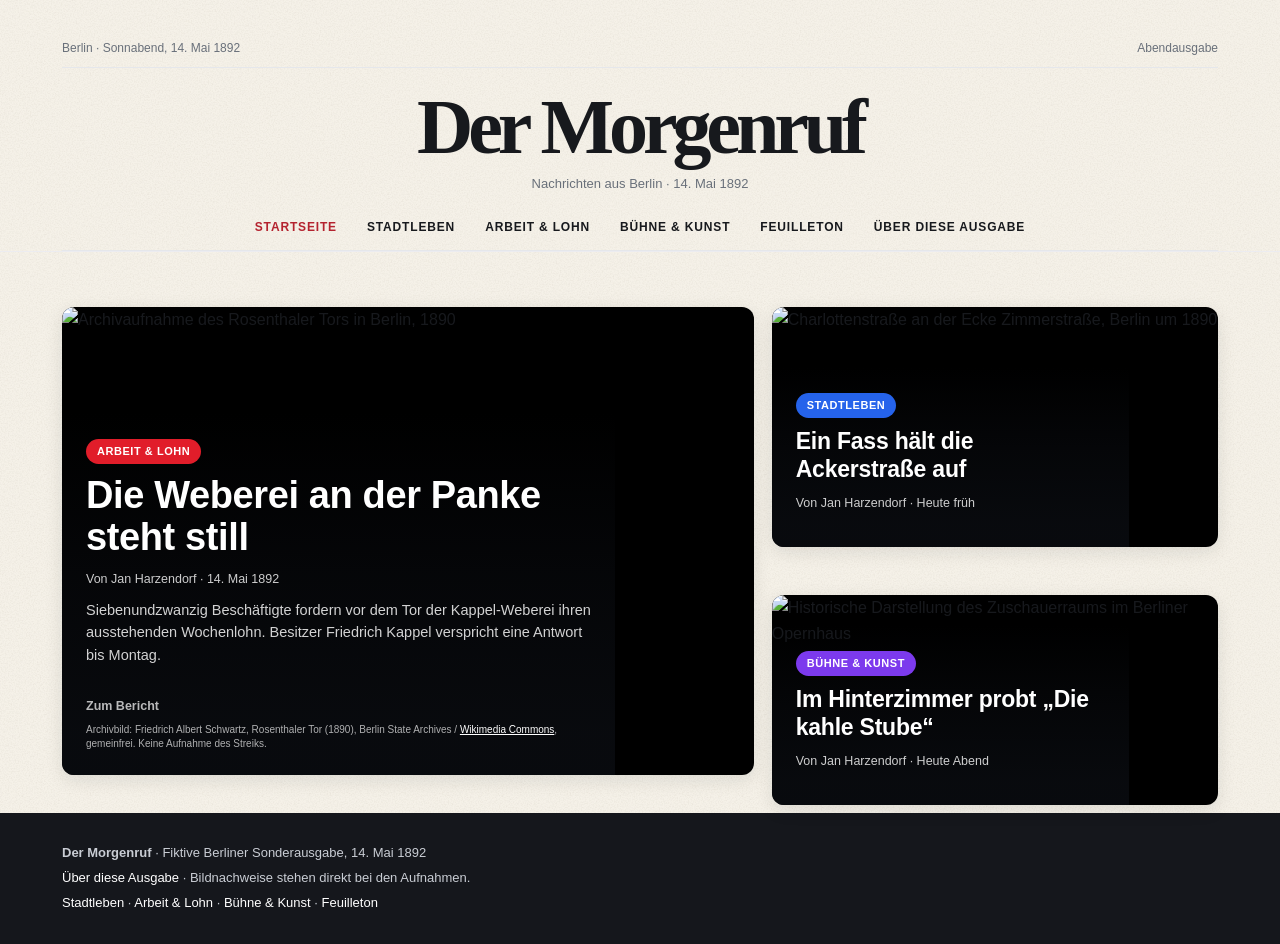
==== commit 1e867a55: "final" ====
--- a/index.html
+++ b/index.html
@@ -48,7 +48,7 @@
               <div class="feature_article_inner">
                 <span class="tag_lg red"><a href="soziale-frage.html">Arbeit &amp; Lohn</a></span>
                 <div class="feature_article_title"><h1><a href="soziale-frage.html">Die Weberei an der Panke steht still</a></h1></div>
-                <div class="feature_article_date">Von Emilie Hartung · 14. Mai 1892</div>
+                <div class="feature_article_date">Von Jan Harzendorf · 14. Mai 1892</div>
                 <div class="feature_article_content">Siebenundzwanzig Beschäftigte fordern vor dem Tor der Kappel-Weberei ihren ausstehenden Wochenlohn. Besitzer Friedrich Kappel verspricht eine Antwort bis Montag.</div>
                 <div class="article_social"><span><a href="soziale-frage.html">Zum Bericht</a></span></div>
                 <p class="news-image-credit">Archivbild: Friedrich Albert Schwartz, Rosenthaler Tor (1890), Berlin State Archives / <a href="https://commons.wikimedia.org/wiki/File:Platz_am_Rosenthaler_Tor,_Berlin_1890.jpg">Wikimedia Commons</a>, gemeinfrei. Keine Aufnahme des Streiks.</p>
@@ -65,7 +65,7 @@
               <div class="feature_article_inner">
                 <span class="tag_lg blue"><a href="stadtleben.html">Stadtleben</a></span>
                 <div class="feature_article_title"><h1><a href="stadtleben.html">Ein Fass hält die Ackerstraße auf</a></h1></div>
-                <div class="feature_article_date">Von Emilie Hartung · Heute früh</div>
+                <div class="feature_article_date">Von Jan Harzendorf · Heute früh</div>
                 <div class="feature_article_content">Ein Lehrjunge, eine Näherin und ein Schlosser lösen gemeinsam ein kleines Straßenchaos.</div>
               </div>
             </article>
@@ -80,7 +80,7 @@
               <div class="feature_article_inner">
                 <span class="tag_lg purple"><a href="theater-kunst.html">Bühne &amp; Kunst</a></span>
                 <div class="feature_article_title"><h1><a href="theater-kunst.html">Im Hinterzimmer probt „Die kahle Stube“</a></h1></div>
-                <div class="feature_article_date">Von Emilie Hartung · Heute Abend</div>
+                <div class="feature_article_date">Von Jan Harzendorf · Heute Abend</div>
                 <div class="feature_article_content">Johanna Rabe verlangt, dass die Näherin im neuen Stück ihren eigenen Schluss sprechen darf.</div>
               </div>
             </article>
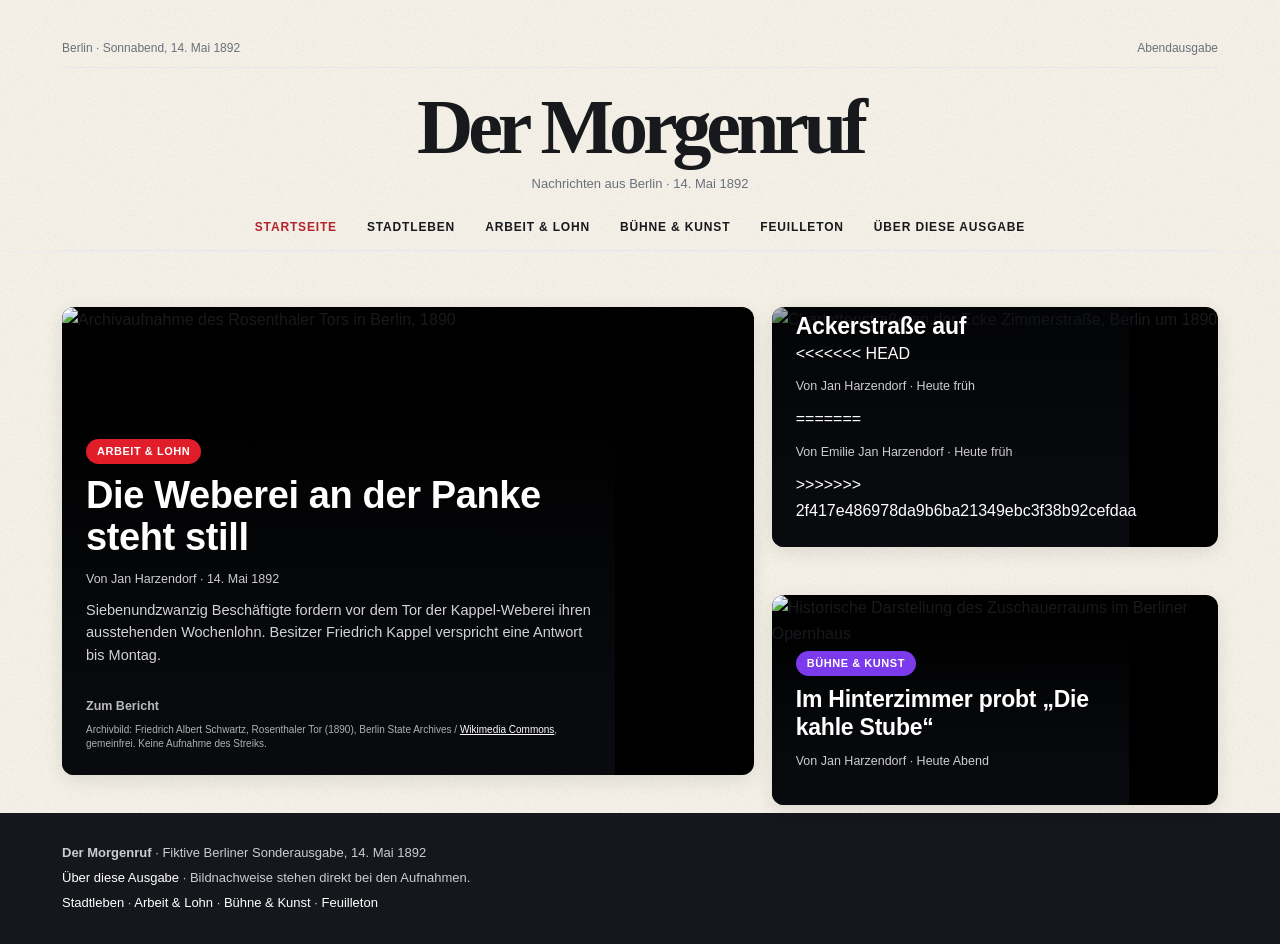
==== commit 01ebc6e9: "Konflikt in index.html gelöst" ====
--- a/index.html
+++ b/index.html
@@ -65,7 +65,11 @@
               <div class="feature_article_inner">
                 <span class="tag_lg blue"><a href="stadtleben.html">Stadtleben</a></span>
                 <div class="feature_article_title"><h1><a href="stadtleben.html">Ein Fass hält die Ackerstraße auf</a></h1></div>
+<<<<<<< HEAD
                 <div class="feature_article_date">Von Jan Harzendorf · Heute früh</div>
+=======
+                <div class="feature_article_date">Von Emilie Jan Harzendorf · Heute früh</div>
+>>>>>>> 2f417e486978da9b6ba21349ebc3f38b92cefdaa
                 <div class="feature_article_content">Ein Lehrjunge, eine Näherin und ein Schlosser lösen gemeinsam ein kleines Straßenchaos.</div>
               </div>
             </article>
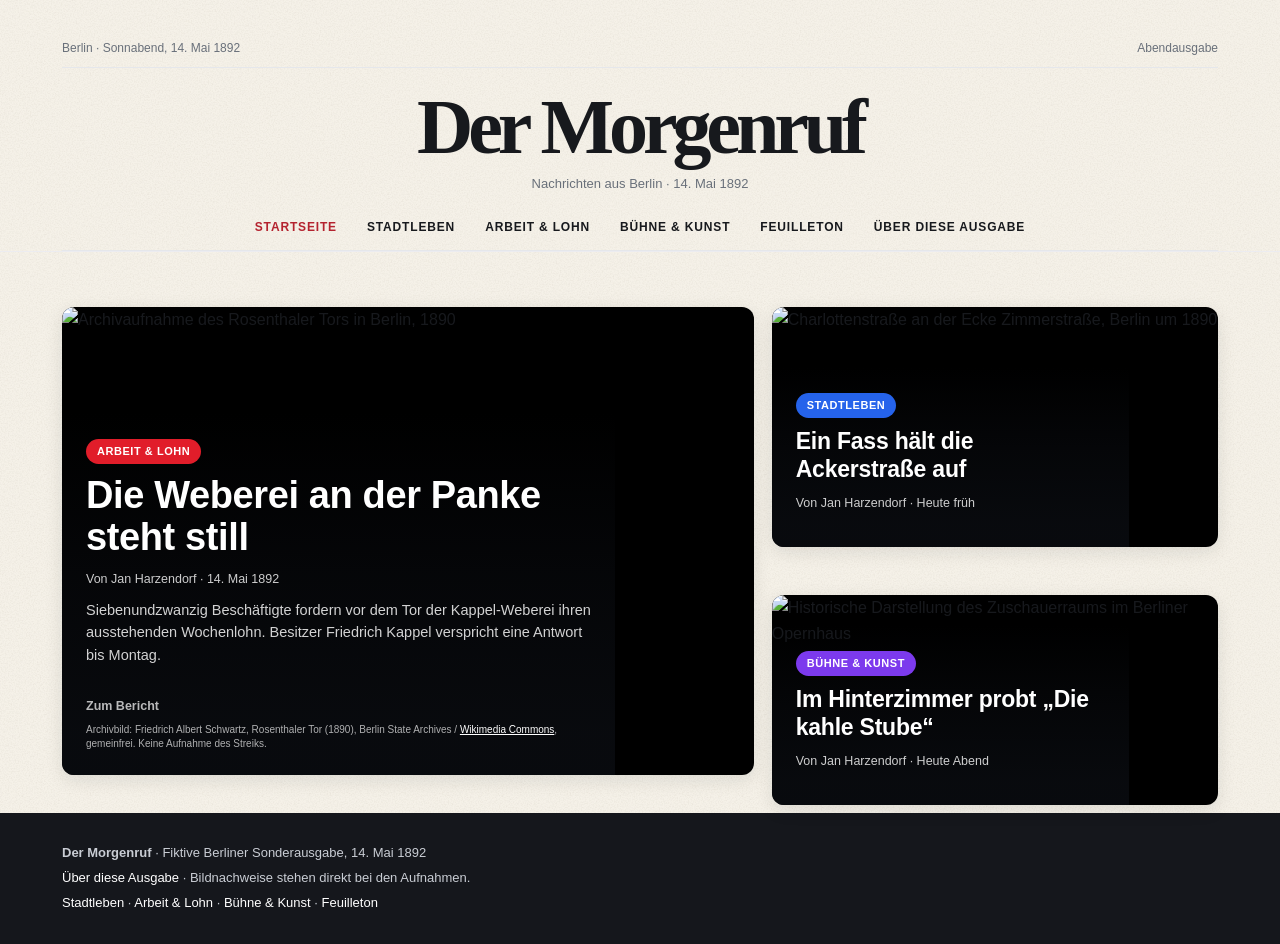
==== commit 2efc22dc: "Konfl" ====
--- a/index.html
+++ b/index.html
@@ -65,11 +65,7 @@
               <div class="feature_article_inner">
                 <span class="tag_lg blue"><a href="stadtleben.html">Stadtleben</a></span>
                 <div class="feature_article_title"><h1><a href="stadtleben.html">Ein Fass hält die Ackerstraße auf</a></h1></div>
-<<<<<<< HEAD
                 <div class="feature_article_date">Von Jan Harzendorf · Heute früh</div>
-=======
-                <div class="feature_article_date">Von Emilie Jan Harzendorf · Heute früh</div>
->>>>>>> 2f417e486978da9b6ba21349ebc3f38b92cefdaa
                 <div class="feature_article_content">Ein Lehrjunge, eine Näherin und ein Schlosser lösen gemeinsam ein kleines Straßenchaos.</div>
               </div>
             </article>
